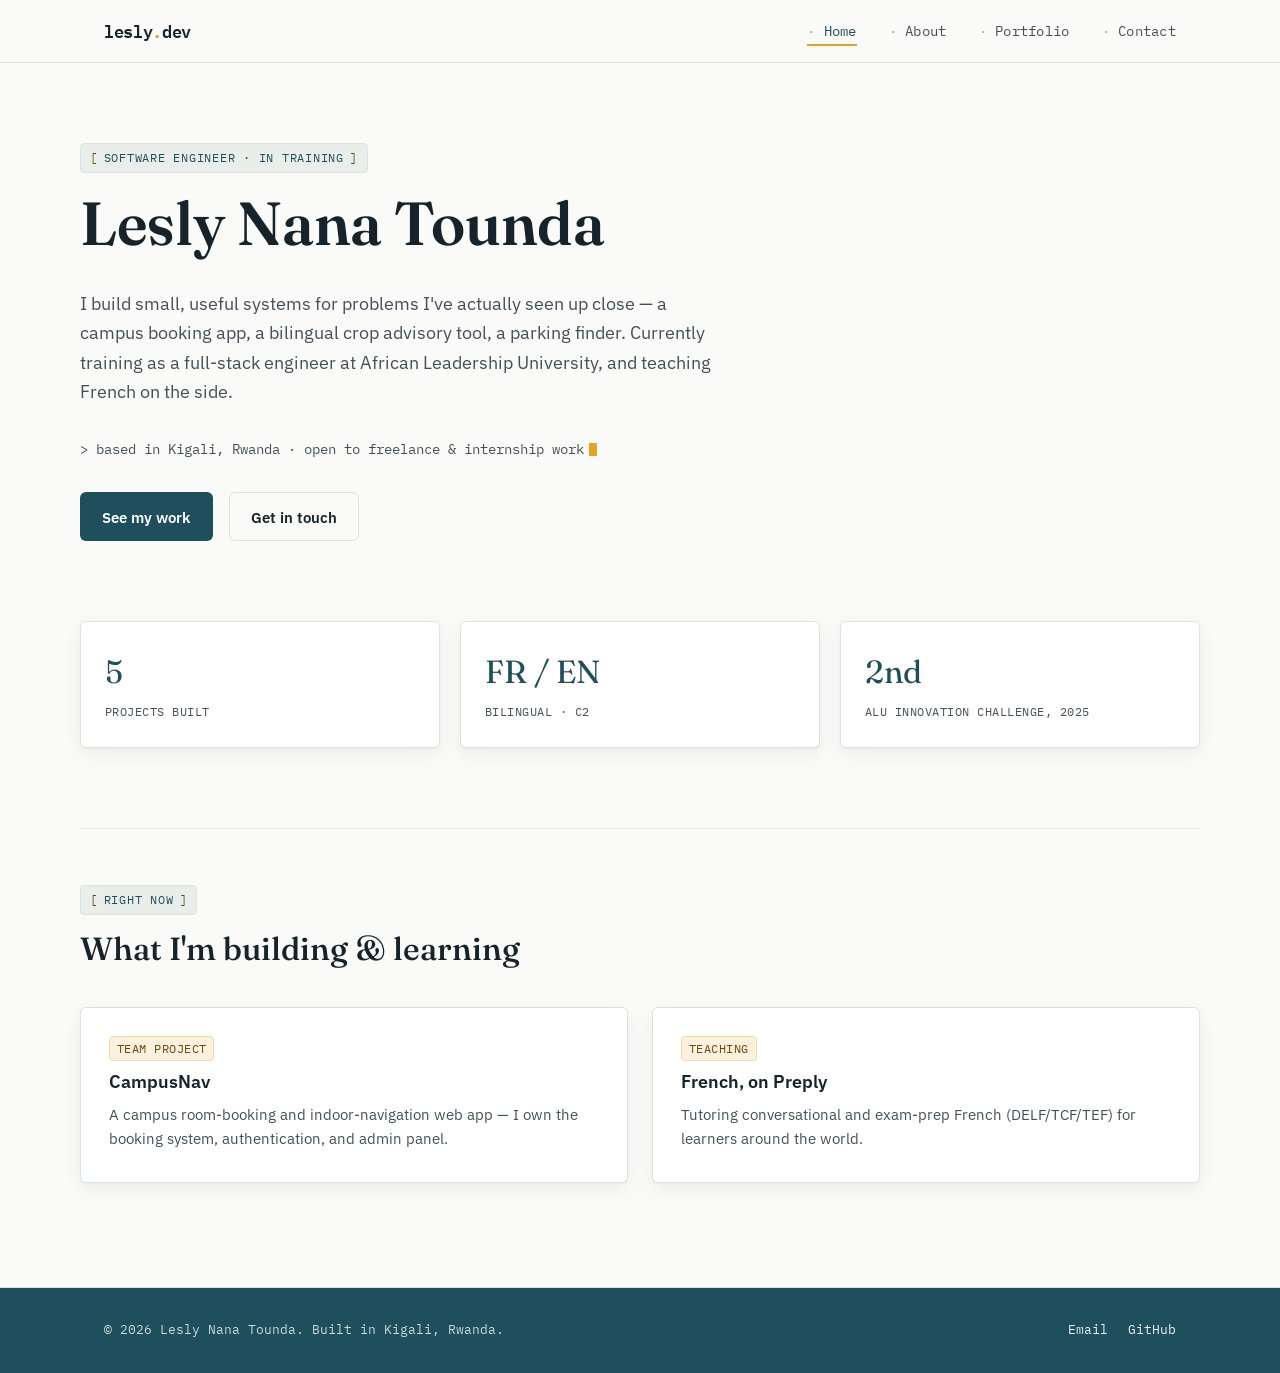
==== index.html @ 00081040 "Add files via upload" ====
<!DOCTYPE html>
<html lang="en">
<head>
<meta charset="UTF-8">
<meta name="viewport" content="width=device-width, initial-scale=1.0">
<title>Lesly Nana Tounda — Full-Stack Engineer in Training</title>
<meta name="description" content="Portfolio and resume of Lesly Nana Tounda, BSc Software Engineering student at ALU building practical software for real-world problems.">
<link rel="preconnect" href="https://fonts.googleapis.com">
<link rel="preconnect" href="https://fonts.gstatic.com" crossorigin>
<link href="https://fonts.googleapis.com/css2?family=Fraunces:ital,wght@0,400;0,500;0,600;1,400&family=IBM+Plex+Sans:wght@400;500;600;700&family=IBM+Plex+Mono:wght@400;500;600&display=swap" rel="stylesheet">
<link rel="stylesheet" href="style.css">
</head>
<body>

<header class="site-header">
  <nav class="nav container">
    <a href="index.html" class="logo">lesly<span>.</span>dev</a>
    <button class="nav-toggle" aria-label="Toggle menu" aria-expanded="false">☰</button>
    <ul class="nav-links">
      <li><a href="index.html" class="active">Home</a></li>
      <li><a href="about.html">About</a></li>
      <li><a href="portfolio.html">Portfolio</a></li>
      <li><a href="contact.html">Contact</a></li>
    </ul>
  </nav>
</header>

<main>
  <section class="hero container">
    <span class="eyebrow">Software Engineer · In Training</span>
    <h1>Lesly Nana Tounda</h1>
    <p class="lede">
      I build small, useful systems for problems I've actually seen up close —
      a campus booking app, a bilingual crop advisory tool, a parking finder.
      Currently training as a full-stack engineer at African Leadership
      University, and teaching French on the side.
    </p>
    <div class="status-line">
      <span>&gt; based in Kigali, Rwanda · open to freelance &amp; internship work</span>
      <span class="cursor" aria-hidden="true"></span>
    </div>
    <div class="hero-actions">
      <a href="portfolio.html" class="btn btn-primary">See my work</a>
      <a href="contact.html" class="btn btn-ghost">Get in touch</a>
    </div>
  </section>

  <section class="stats container">
    <div class="stat-card">
      <span class="num">5</span>
      <span class="label">Projects Built</span>
    </div>
    <div class="stat-card">
      <span class="num">FR / EN</span>
      <span class="label">Bilingual · C2</span>
    </div>
    <div class="stat-card">
      <span class="num">2nd</span>
      <span class="label">ALU Innovation Challenge, 2025</span>
    </div>
  </section>

  <section class="section container">
    <div class="section-head">
      <span class="eyebrow">Right now</span>
      <h2>What I'm building &amp; learning</h2>
    </div>
    <div class="card-grid">
      <div class="card">
        <span class="card-tag">Team project</span>
        <h3>CampusNav</h3>
        <p>A campus room-booking and indoor-navigation web app — I own the booking system, authentication, and admin panel.</p>
      </div>
      <div class="card">
        <span class="card-tag">Teaching</span>
        <h3>French, on Preply</h3>
        <p>Tutoring conversational and exam-prep French (DELF/TCF/TEF) for learners around the world.</p>
      </div>
    </div>
  </section>
</main>

<footer class="site-footer">
  <div class="container">
    <p>&copy; 2026 Lesly Nana Tounda. Built in Kigali, Rwanda.</p>
    <div class="footer-links">
      <a href="mailto:toundanana@gmail.com">Email</a>
      <a href="https://github.com/DTounda" target="_blank" rel="noopener">GitHub</a>
    </div>
  </div>
</footer>

<script src="script.js"></script>
</body>
</html>
---- style.css ----
/* =========================================================
   Lesly Nana Tounda — Resume Site
   Design system: engineering-notebook aesthetic.
   Fraunces (personality/warmth) + IBM Plex Sans (precision)
   + IBM Plex Mono (system/log-style annotations).
   ========================================================= */

:root {
  /* Color */
  --bg: #FAFAF8;
  --card: #FFFFFF;
  --ink: #16232B;
  --ink-soft: #445059;
  --structural: #1F4E5C;   /* deep teal-slate */
  --structural-dark: #163841;
  --accent: #E3A324;       /* warm amber — used sparingly */
  --accent-ink: #6B4A0E;   /* accent color darkened, for text-on-light use */
  --sage: #5C8368;         /* muted secondary, for tech tags */
  --line: #DDE3DE;
  --line-soft: #EAEEEA;

  /* Type */
  --font-display: "Fraunces", Georgia, serif;
  --font-body: "IBM Plex Sans", -apple-system, sans-serif;
  --font-mono: "IBM Plex Mono", ui-monospace, monospace;

  /* Layout */
  --container: 1120px;
  --radius: 6px;
  --shadow: 0 1px 2px rgba(22, 35, 43, 0.04), 0 6px 20px rgba(22, 35, 43, 0.06);
}

* { box-sizing: border-box; }
html { scroll-behavior: smooth; }

@media (prefers-reduced-motion: reduce) {
  html { scroll-behavior: auto; }
  *, *::before, *::after {
    animation-duration: 0.01ms !important;
    animation-iteration-count: 1 !important;
    transition-duration: 0.01ms !important;
  }
}

body {
  margin: 0;
  background: var(--bg);
  color: var(--ink);
  font-family: var(--font-body);
  font-size: 16px;
  line-height: 1.6;
  -webkit-font-smoothing: antialiased;
}

h1, h2, h3 {
  font-family: var(--font-display);
  color: var(--ink);
  line-height: 1.15;
  margin: 0 0 0.5em;
  font-weight: 500;
}

h1 { font-size: clamp(2.4rem, 5vw, 3.8rem); font-weight: 600; }
h2 { font-size: clamp(1.5rem, 3vw, 2rem); }
h3 { font-size: 1.15rem; font-weight: 600; font-family: var(--font-body); }

p { margin: 0 0 1em; color: var(--ink-soft); max-width: 62ch; }

a {
  color: var(--structural);
  text-decoration-color: var(--line);
  text-underline-offset: 3px;
}
a:hover { color: var(--accent-ink); }

:focus-visible {
  outline: 2px solid var(--accent);
  outline-offset: 3px;
}

.container {
  max-width: var(--container);
  margin: 0 auto;
  padding: 0 1.5rem;
}

/* --- Signature element: mono "log tag" eyebrow --- */
.eyebrow {
  display: inline-flex;
  align-items: center;
  gap: 0.5em;
  font-family: var(--font-mono);
  font-size: 0.78rem;
  letter-spacing: 0.06em;
  text-transform: uppercase;
  color: var(--structural);
  background: var(--line-soft);
  border: 1px solid var(--line);
  border-radius: 4px;
  padding: 0.3em 0.7em;
  margin-bottom: 1rem;
}
.eyebrow::before { content: "["; color: var(--accent-ink); }
.eyebrow::after { content: "]"; color: var(--accent-ink); }

/* --- Header / Nav --- */
.site-header {
  position: sticky;
  top: 0;
  z-index: 50;
  background: rgba(250, 250, 248, 0.9);
  backdrop-filter: blur(6px);
  border-bottom: 1px solid var(--line);
}

.nav {
  display: flex;
  align-items: center;
  justify-content: space-between;
  padding-top: 1.1rem;
  padding-bottom: 1.1rem;
}

.logo {
  font-family: var(--font-mono);
  font-weight: 600;
  font-size: 1.05rem;
  color: var(--ink);
  text-decoration: none;
  letter-spacing: -0.02em;
}
.logo span { color: var(--accent); }

.nav-links {
  list-style: none;
  display: flex;
  gap: 2rem;
  margin: 0;
  padding: 0;
}
.nav-links a {
  font-family: var(--font-mono);
  font-size: 0.85rem;
  letter-spacing: 0.02em;
  text-decoration: none;
  color: var(--ink-soft);
  position: relative;
  padding-bottom: 4px;
}
.nav-links a::before { content: "· "; color: var(--accent); }
.nav-links a.active,
.nav-links a:hover { color: var(--structural); }
.nav-links a.active { border-bottom: 2px solid var(--accent); }

.nav-toggle {
  display: none;
  background: none;
  border: 1px solid var(--line);
  border-radius: var(--radius);
  font-size: 1.1rem;
  padding: 0.3em 0.6em;
  cursor: pointer;
  color: var(--ink);
}

/* --- Buttons --- */
.btn {
  display: inline-flex;
  align-items: center;
  gap: 0.5em;
  font-family: var(--font-body);
  font-weight: 600;
  font-size: 0.95rem;
  padding: 0.75em 1.4em;
  border-radius: var(--radius);
  text-decoration: none;
  border: 1px solid transparent;
  cursor: pointer;
  transition: transform 0.15s ease, background 0.15s ease, border-color 0.15s ease;
}
.btn:hover { transform: translateY(-1px); }

.btn-primary {
  background: var(--structural);
  color: #fff;
}
.btn-primary:hover { background: var(--structural-dark); color: #fff; }

.btn-ghost {
  background: transparent;
  border-color: var(--line);
  color: var(--ink);
}
.btn-ghost:hover { border-color: var(--structural); color: var(--structural); }

/* --- Hero --- */
.hero {
  padding: 5rem 0 4rem;
}
.hero .lede {
  font-size: 1.15rem;
  max-width: 58ch;
}
.status-line {
  font-family: var(--font-mono);
  font-size: 0.85rem;
  color: var(--ink-soft);
  margin-top: 2rem;
  display: flex;
  align-items: center;
  gap: 0.4em;
}
.cursor {
  display: inline-block;
  width: 8px;
  height: 1em;
  background: var(--accent);
  animation: blink 1.1s steps(1) infinite;
  vertical-align: text-bottom;
}
@keyframes blink { 50% { opacity: 0; } }

.hero-actions {
  display: flex;
  gap: 1rem;
  margin-top: 2rem;
  flex-wrap: wrap;
}

/* --- Stat cards --- */
.stats {
  display: grid;
  grid-template-columns: repeat(3, 1fr);
  gap: 1.25rem;
  padding: 1rem 0 5rem;
}
.stat-card {
  background: var(--card);
  border: 1px solid var(--line);
  border-radius: var(--radius);
  padding: 1.5rem;
  box-shadow: var(--shadow);
}
.stat-card .num {
  font-family: var(--font-display);
  font-size: 2rem;
  color: var(--structural);
  display: block;
}
.stat-card .label {
  font-family: var(--font-mono);
  font-size: 0.78rem;
  text-transform: uppercase;
  letter-spacing: 0.04em;
  color: var(--ink-soft);
}

/* --- Sections --- */
.section {
  padding: 3.5rem 0;
  border-top: 1px solid var(--line-soft);
}
.section-head { max-width: 65ch; margin-bottom: 2.5rem; }

/* --- Cards grid (projects) --- */
.card-grid {
  display: grid;
  grid-template-columns: repeat(2, 1fr);
  gap: 1.5rem;
}
.card {
  background: var(--card);
  border: 1px solid var(--line);
  border-radius: var(--radius);
  padding: 1.75rem;
  box-shadow: var(--shadow);
  display: flex;
  flex-direction: column;
  gap: 0.6rem;
}
.card-tag {
  font-family: var(--font-mono);
  font-size: 0.72rem;
  text-transform: uppercase;
  letter-spacing: 0.04em;
  color: var(--accent-ink);
  background: #FBF1DC;
  border: 1px solid #F0DDAA;
  border-radius: 4px;
  padding: 0.2em 0.6em;
  width: fit-content;
}
.card-tag.award { color: var(--structural); background: #E7F0EE; border-color: #CBDFDA; }
.card h3 { margin-bottom: 0; }
.card p { font-size: 0.95rem; margin-bottom: 0.25rem; }
.card-links a { font-size: 0.85rem; font-family: var(--font-mono); }

.tech-tags {
  display: flex;
  flex-wrap: wrap;
  gap: 0.4rem;
  margin-top: auto;
  padding-top: 0.5rem;
}
.tech-tags span {
  font-family: var(--font-mono);
  font-size: 0.72rem;
  color: var(--sage);
  background: #EEF3EF;
  border-radius: 4px;
  padding: 0.2em 0.55em;
}

/* --- Skill tags (about page) --- */
.skill-tags {
  display: flex;
  flex-wrap: wrap;
  gap: 0.6rem;
}
.skill-tags span {
  font-family: var(--font-mono);
  font-size: 0.85rem;
  border: 1px solid var(--line);
  border-radius: 4px;
  padding: 0.4em 0.8em;
  color: var(--ink);
  background: var(--card);
}

/* --- Lists (certifications / experience) --- */
.stack-list {
  list-style: none;
  margin: 0;
  padding: 0;
  display: flex;
  flex-direction: column;
  gap: 1.25rem;
}
.stack-list li {
  border-left: 2px solid var(--line);
  padding-left: 1.25rem;
}
.stack-list .role {
  font-weight: 600;
  color: var(--ink);
}
.stack-list .meta {
  font-family: var(--font-mono);
  font-size: 0.8rem;
  color: var(--sage);
  display: block;
  margin-bottom: 0.3em;
}

/* --- Contact --- */
.contact-grid {
  display: grid;
  grid-template-columns: 1fr 1fr;
  gap: 2rem;
  align-items: start;
}
.contact-card {
  display: flex;
  align-items: center;
  gap: 0.9rem;
  background: var(--card);
  border: 1px solid var(--line);
  border-radius: var(--radius);
  padding: 1.1rem 1.3rem;
  margin-bottom: 1rem;
  text-decoration: none;
  box-shadow: var(--shadow);
}
.contact-card .icon {
  width: 20px; height: 20px; flex-shrink: 0; color: var(--structural);
}
.contact-card .label {
  font-family: var(--font-mono);
  font-size: 0.72rem;
  text-transform: uppercase;
  color: var(--ink-soft);
  display: block;
}
.contact-card .value { color: var(--ink); font-weight: 600; }

.form-group { margin-bottom: 1.1rem; }
.form-group label {
  display: block;
  font-family: var(--font-mono);
  font-size: 0.78rem;
  text-transform: uppercase;
  letter-spacing: 0.03em;
  color: var(--ink-soft);
  margin-bottom: 0.4em;
}
.form-group input,
.form-group textarea {
  width: 100%;
  font-family: var(--font-body);
  font-size: 0.95rem;
  padding: 0.7em 0.85em;
  border: 1px solid var(--line);
  border-radius: var(--radius);
  background: var(--card);
  color: var(--ink);
}
.form-group textarea { resize: vertical; min-height: 120px; }
.form-note {
  font-size: 0.82rem;
  color: var(--ink-soft);
  margin-top: 0.75rem;
}
.form-success {
  display: none;
  font-family: var(--font-mono);
  font-size: 0.85rem;
  color: var(--structural);
  background: #E7F0EE;
  border: 1px solid #CBDFDA;
  border-radius: var(--radius);
  padding: 0.8em 1em;
  margin-top: 1rem;
}

/* --- Footer --- */
.site-footer {
  border-top: 1px solid var(--line);
  background: var(--structural);
  color: #EAF2F0;
  margin-top: 3rem;
}
.site-footer .container {
  display: flex;
  justify-content: space-between;
  align-items: center;
  padding-top: 2rem;
  padding-bottom: 2rem;
  flex-wrap: wrap;
  gap: 1rem;
}
.site-footer p {
  color: #C9DBD7;
  font-family: var(--font-mono);
  font-size: 0.8rem;
  margin: 0;
}
.footer-links { display: flex; gap: 1.25rem; }
.footer-links a {
  color: #EAF2F0;
  font-family: var(--font-mono);
  font-size: 0.8rem;
  text-decoration: none;
}
.footer-links a:hover { color: var(--accent); }

/* --- Responsive --- */
@media (max-width: 720px) {
  .nav-toggle { display: inline-block; }
  .nav-links {
    display: none;
    position: absolute;
    top: 100%;
    left: 0;
    right: 0;
    background: var(--bg);
    flex-direction: column;
    gap: 0;
    border-bottom: 1px solid var(--line);
  }
  .nav-links.open { display: flex; }
  .nav-links a {
    padding: 0.9rem 1.5rem;
    width: 100%;
  }
  .stats { grid-template-columns: 1fr; }
  .card-grid { grid-template-columns: 1fr; }
  .contact-grid { grid-template-columns: 1fr; }
}
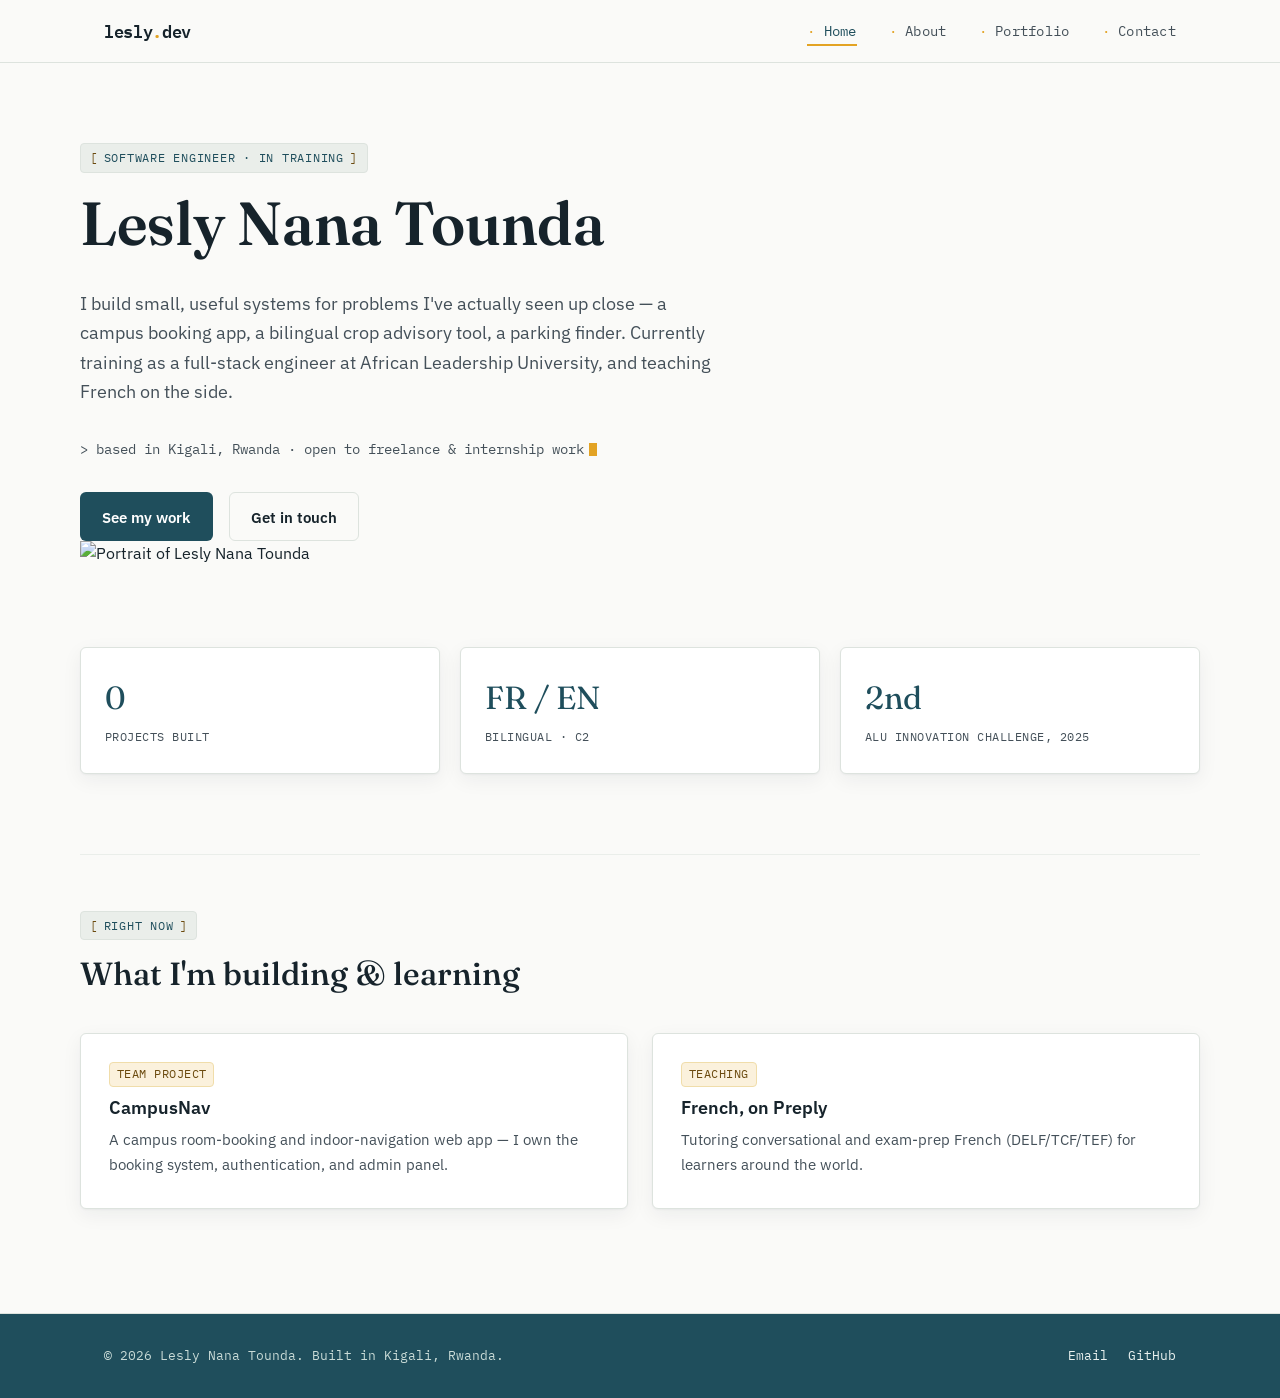
==== commit 6b757f1e: "Enhance hero section with reveal animations" ====
--- a/index.html
+++ b/index.html
@@ -9,6 +9,7 @@
 <link rel="preconnect" href="https://fonts.gstatic.com" crossorigin>
 <link href="https://fonts.googleapis.com/css2?family=Fraunces:ital,wght@0,400;0,500;0,600;1,400&family=IBM+Plex+Sans:wght@400;500;600;700&family=IBM+Plex+Mono:wght@400;500;600&display=swap" rel="stylesheet">
 <link rel="stylesheet" href="style.css">
+<noscript><style>.reveal{opacity:1 !important;transform:none !important;}</style></noscript>
 </head>
 <body>
 
@@ -27,34 +28,41 @@
 
 <main>
   <section class="hero container">
-    <span class="eyebrow">Software Engineer · In Training</span>
-    <h1>Lesly Nana Tounda</h1>
-    <p class="lede">
-      I build small, useful systems for problems I've actually seen up close —
-      a campus booking app, a bilingual crop advisory tool, a parking finder.
-      Currently training as a full-stack engineer at African Leadership
-      University, and teaching French on the side.
-    </p>
-    <div class="status-line">
-      <span>&gt; based in Kigali, Rwanda · open to freelance &amp; internship work</span>
-      <span class="cursor" aria-hidden="true"></span>
-    </div>
-    <div class="hero-actions">
-      <a href="portfolio.html" class="btn btn-primary">See my work</a>
-      <a href="contact.html" class="btn btn-ghost">Get in touch</a>
+    <div class="hero-grid">
+      <div class="hero-text reveal">
+        <span class="eyebrow">Software Engineer · In Training</span>
+        <h1>Lesly Nana Tounda</h1>
+        <p class="lede">
+          I build small, useful systems for problems I've actually seen up close —
+          a campus booking app, a bilingual crop advisory tool, a parking finder.
+          Currently training as a full-stack engineer at African Leadership
+          University, and teaching French on the side.
+        </p>
+        <div class="status-line">
+          <span data-typewriter>&gt; based in Kigali, Rwanda · open to freelance &amp; internship work</span>
+          <span class="cursor" aria-hidden="true"></span>
+        </div>
+        <div class="hero-actions">
+          <a href="portfolio.html" class="btn btn-primary">See my work</a>
+          <a href="contact.html" class="btn btn-ghost">Get in touch</a>
+        </div>
+      </div>
+      <div class="hero-photo-wrap reveal">
+        <img src="profile.jpg" alt="Portrait of Lesly Nana Tounda" class="hero-photo" width="208" height="208">
+      </div>
     </div>
   </section>
 
   <section class="stats container">
-    <div class="stat-card">
-      <span class="num">5</span>
+    <div class="stat-card reveal">
+      <span class="num" data-count-to="5">0</span>
       <span class="label">Projects Built</span>
     </div>
-    <div class="stat-card">
+    <div class="stat-card reveal">
       <span class="num">FR / EN</span>
       <span class="label">Bilingual · C2</span>
     </div>
-    <div class="stat-card">
+    <div class="stat-card reveal">
       <span class="num">2nd</span>
       <span class="label">ALU Innovation Challenge, 2025</span>
     </div>
@@ -66,12 +74,12 @@
       <h2>What I'm building &amp; learning</h2>
     </div>
     <div class="card-grid">
-      <div class="card">
+      <div class="card reveal">
         <span class="card-tag">Team project</span>
         <h3>CampusNav</h3>
         <p>A campus room-booking and indoor-navigation web app — I own the booking system, authentication, and admin panel.</p>
       </div>
-      <div class="card">
+      <div class="card reveal">
         <span class="card-tag">Teaching</span>
         <h3>French, on Preply</h3>
         <p>Tutoring conversational and exam-prep French (DELF/TCF/TEF) for learners around the world.</p>
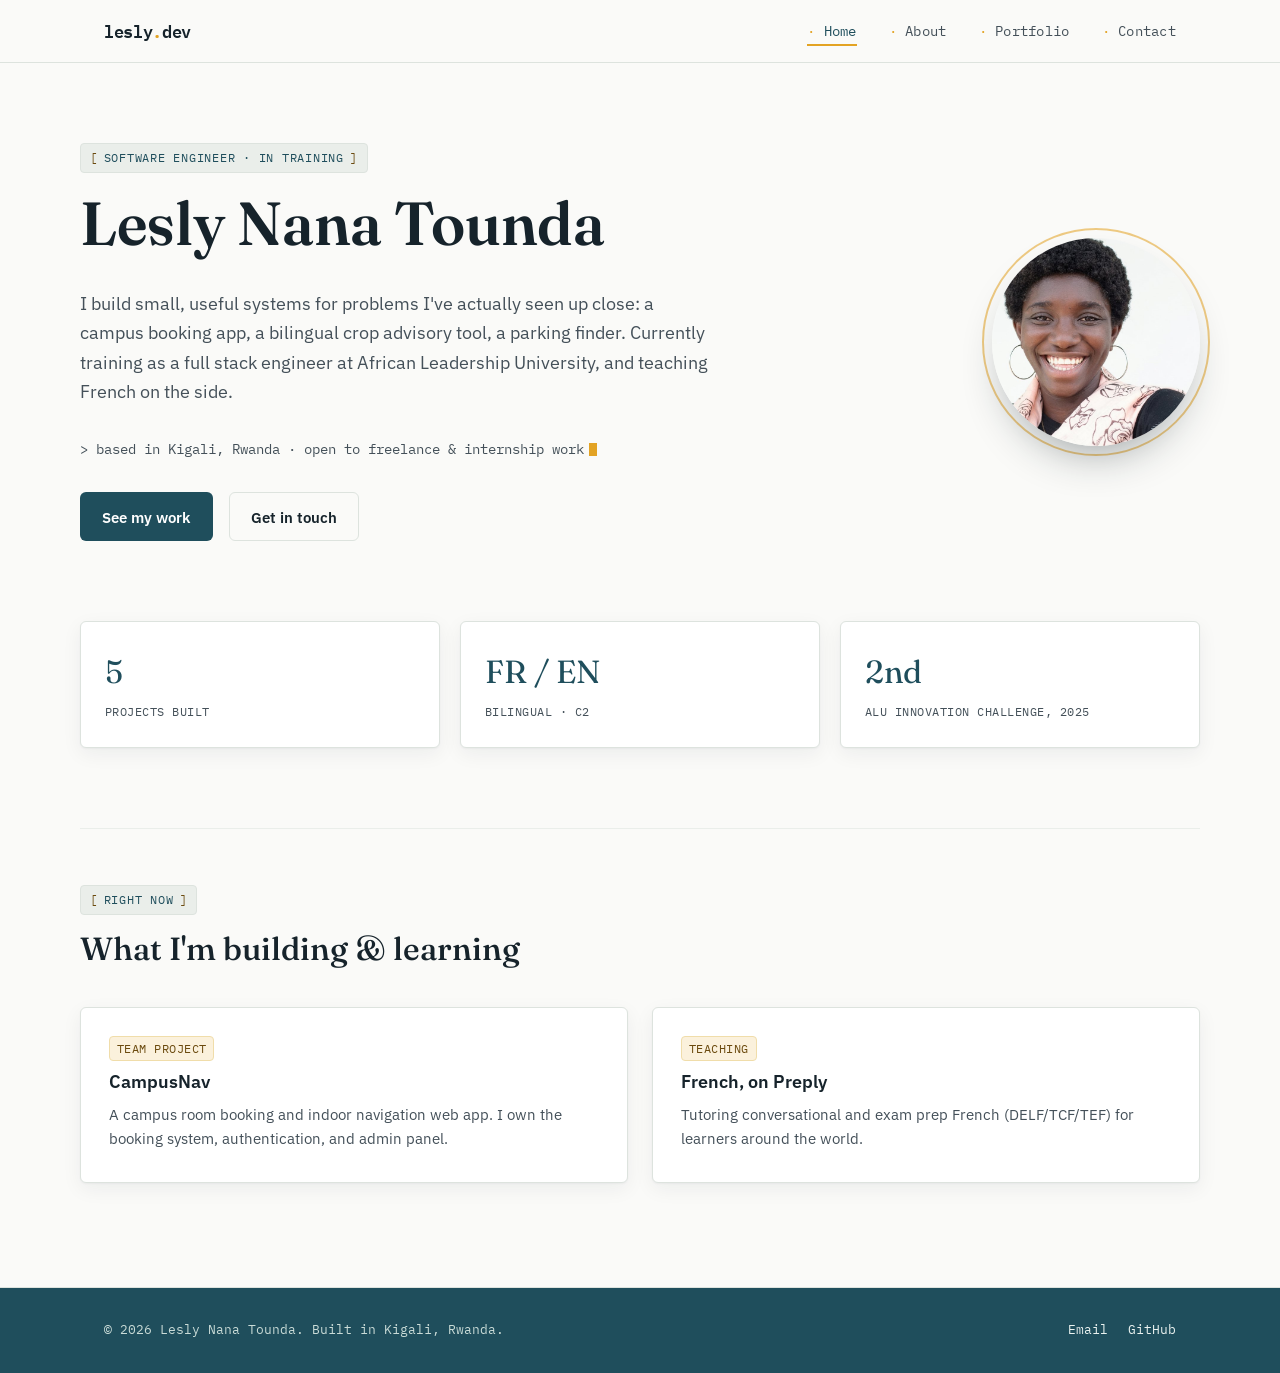
==== commit a4be73a5: "Fix HTML title and description formatting" ====
--- a/index.html
+++ b/index.html
@@ -3,8 +3,8 @@
 <head>
 <meta charset="UTF-8">
 <meta name="viewport" content="width=device-width, initial-scale=1.0">
-<title>Lesly Nana Tounda — Full-Stack Engineer in Training</title>
-<meta name="description" content="Portfolio and resume of Lesly Nana Tounda, BSc Software Engineering student at ALU building practical software for real-world problems.">
+<title>Lesly Nana Tounda · Full Stack Engineer in Training</title>
+<meta name="description" content="Portfolio and resume of Lesly Nana Tounda, BSc Software Engineering student at ALU building practical software for real world problems.">
 <link rel="preconnect" href="https://fonts.googleapis.com">
 <link rel="preconnect" href="https://fonts.gstatic.com" crossorigin>
 <link href="https://fonts.googleapis.com/css2?family=Fraunces:ital,wght@0,400;0,500;0,600;1,400&family=IBM+Plex+Sans:wght@400;500;600;700&family=IBM+Plex+Mono:wght@400;500;600&display=swap" rel="stylesheet">
@@ -33,9 +33,9 @@
         <span class="eyebrow">Software Engineer · In Training</span>
         <h1>Lesly Nana Tounda</h1>
         <p class="lede">
-          I build small, useful systems for problems I've actually seen up close —
+          I build small, useful systems for problems I've actually seen up close:
           a campus booking app, a bilingual crop advisory tool, a parking finder.
-          Currently training as a full-stack engineer at African Leadership
+          Currently training as a full stack engineer at African Leadership
           University, and teaching French on the side.
         </p>
         <div class="status-line">
@@ -77,12 +77,12 @@
       <div class="card reveal">
         <span class="card-tag">Team project</span>
         <h3>CampusNav</h3>
-        <p>A campus room-booking and indoor-navigation web app — I own the booking system, authentication, and admin panel.</p>
+        <p>A campus room booking and indoor navigation web app. I own the booking system, authentication, and admin panel.</p>
       </div>
       <div class="card reveal">
         <span class="card-tag">Teaching</span>
         <h3>French, on Preply</h3>
-        <p>Tutoring conversational and exam-prep French (DELF/TCF/TEF) for learners around the world.</p>
+        <p>Tutoring conversational and exam prep French (DELF/TCF/TEF) for learners around the world.</p>
       </div>
     </div>
   </section>
--- a/style.css
+++ b/style.css
@@ -452,6 +452,90 @@
   text-decoration: none;
 }
 .footer-links a:hover { color: var(--accent); }
+
+/* --- Hero with photo --- */
+.hero-grid {
+  display: flex;
+  align-items: center;
+  justify-content: space-between;
+  gap: 3rem;
+}
+.hero-text { flex: 1 1 420px; min-width: 0; }
+
+.hero-photo-wrap {
+  flex: 0 0 auto;
+  position: relative;
+  width: 208px;
+  height: 208px;
+}
+.hero-photo-wrap::before {
+  content: "";
+  position: absolute;
+  inset: -10px;
+  border-radius: 50%;
+  border: 2px solid var(--accent);
+  opacity: 0.55;
+}
+.hero-photo {
+  position: relative;
+  z-index: 1;
+  width: 208px;
+  height: 208px;
+  border-radius: 50%;
+  object-fit: cover;
+  display: block;
+  box-shadow: 0 22px 45px -18px rgba(22, 35, 43, 0.45);
+}
+
+/* --- Scroll reveal --- */
+.reveal {
+  opacity: 0;
+  transform: translateY(22px);
+  transition: opacity 0.7s cubic-bezier(0.16, 1, 0.3, 1), transform 0.7s cubic-bezier(0.16, 1, 0.3, 1);
+}
+.reveal.visible { opacity: 1; transform: translateY(0); }
+
+.card-grid .card:nth-child(1) { transition-delay: 0ms; }
+.card-grid .card:nth-child(2) { transition-delay: 70ms; }
+.card-grid .card:nth-child(3) { transition-delay: 140ms; }
+.card-grid .card:nth-child(4) { transition-delay: 210ms; }
+.card-grid .card:nth-child(5) { transition-delay: 280ms; }
+.card-grid .card:nth-child(6) { transition-delay: 350ms; }
+
+.stats .stat-card:nth-child(1) { transition-delay: 0ms; }
+.stats .stat-card:nth-child(2) { transition-delay: 100ms; }
+.stats .stat-card:nth-child(3) { transition-delay: 200ms; }
+
+.stack-list li:nth-child(1) { transition-delay: 0ms; }
+.stack-list li:nth-child(2) { transition-delay: 80ms; }
+.stack-list li:nth-child(3) { transition-delay: 160ms; }
+.stack-list li:nth-child(4) { transition-delay: 240ms; }
+
+/* --- Hover polish --- */
+.card {
+  transition: transform 0.25s ease, box-shadow 0.25s ease, border-color 0.25s ease;
+}
+.card:hover {
+  transform: translateY(-5px);
+  box-shadow: 0 22px 42px -20px rgba(22, 35, 43, 0.3);
+  border-color: var(--accent);
+}
+.stat-card {
+  transition: transform 0.25s ease, box-shadow 0.25s ease;
+}
+.stat-card:hover {
+  transform: translateY(-4px);
+  box-shadow: 0 22px 42px -20px rgba(22, 35, 43, 0.3);
+}
+.contact-card {
+  transition: transform 0.2s ease, box-shadow 0.2s ease, border-color 0.2s ease;
+}
+.contact-card:nth-of-type(1) { transition-delay: 0ms; }
+.contact-card:nth-of-type(2) { transition-delay: 90ms; }
+.contact-card:hover {
+  transform: translateY(-3px);
+  border-color: var(--structural);
+}
 
 /* --- Responsive --- */
 @media (max-width: 720px) {
@@ -475,4 +559,13 @@
   .stats { grid-template-columns: 1fr; }
   .card-grid { grid-template-columns: 1fr; }
   .contact-grid { grid-template-columns: 1fr; }
-}
+
+  .hero-grid {
+    flex-direction: column-reverse;
+    text-align: center;
+    gap: 1.75rem;
+  }
+  .hero-photo-wrap, .hero-photo { width: 156px; height: 156px; }
+  .hero-actions { justify-content: center; }
+  .status-line { justify-content: center; }
+}
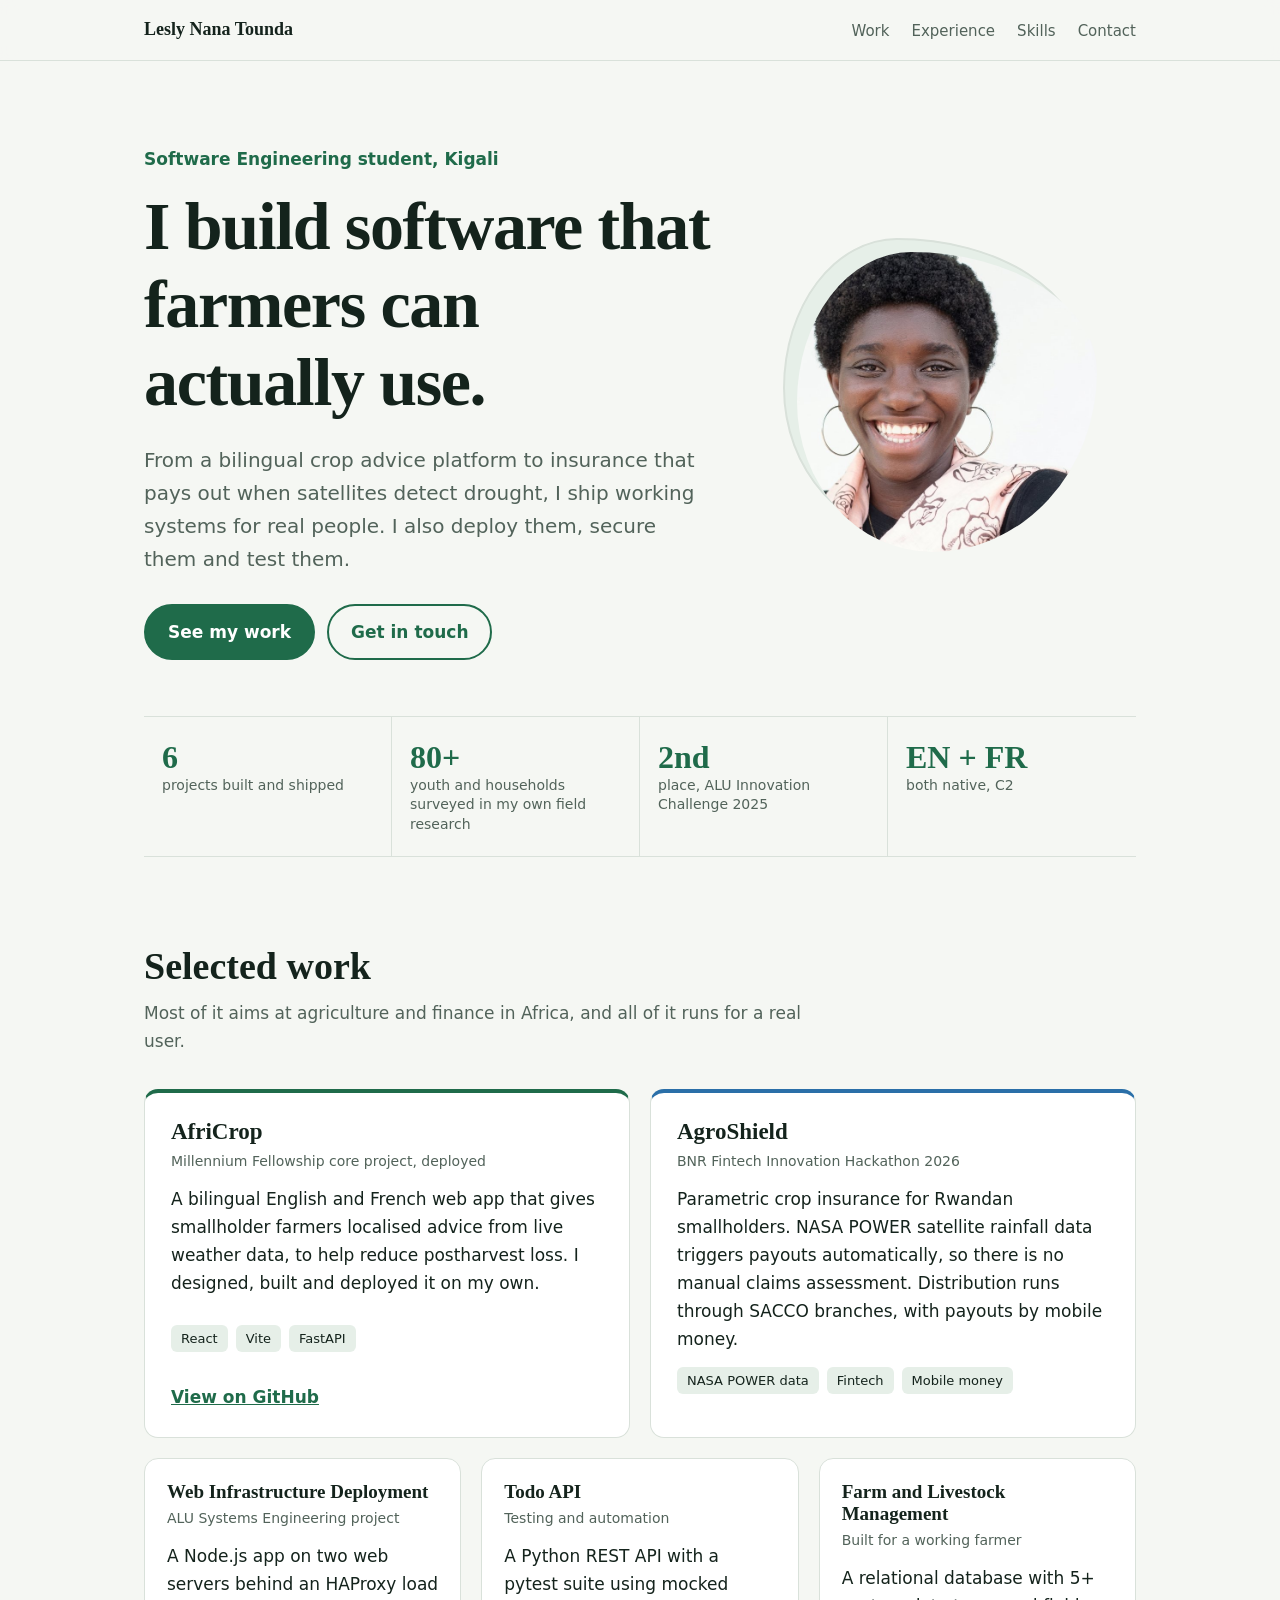
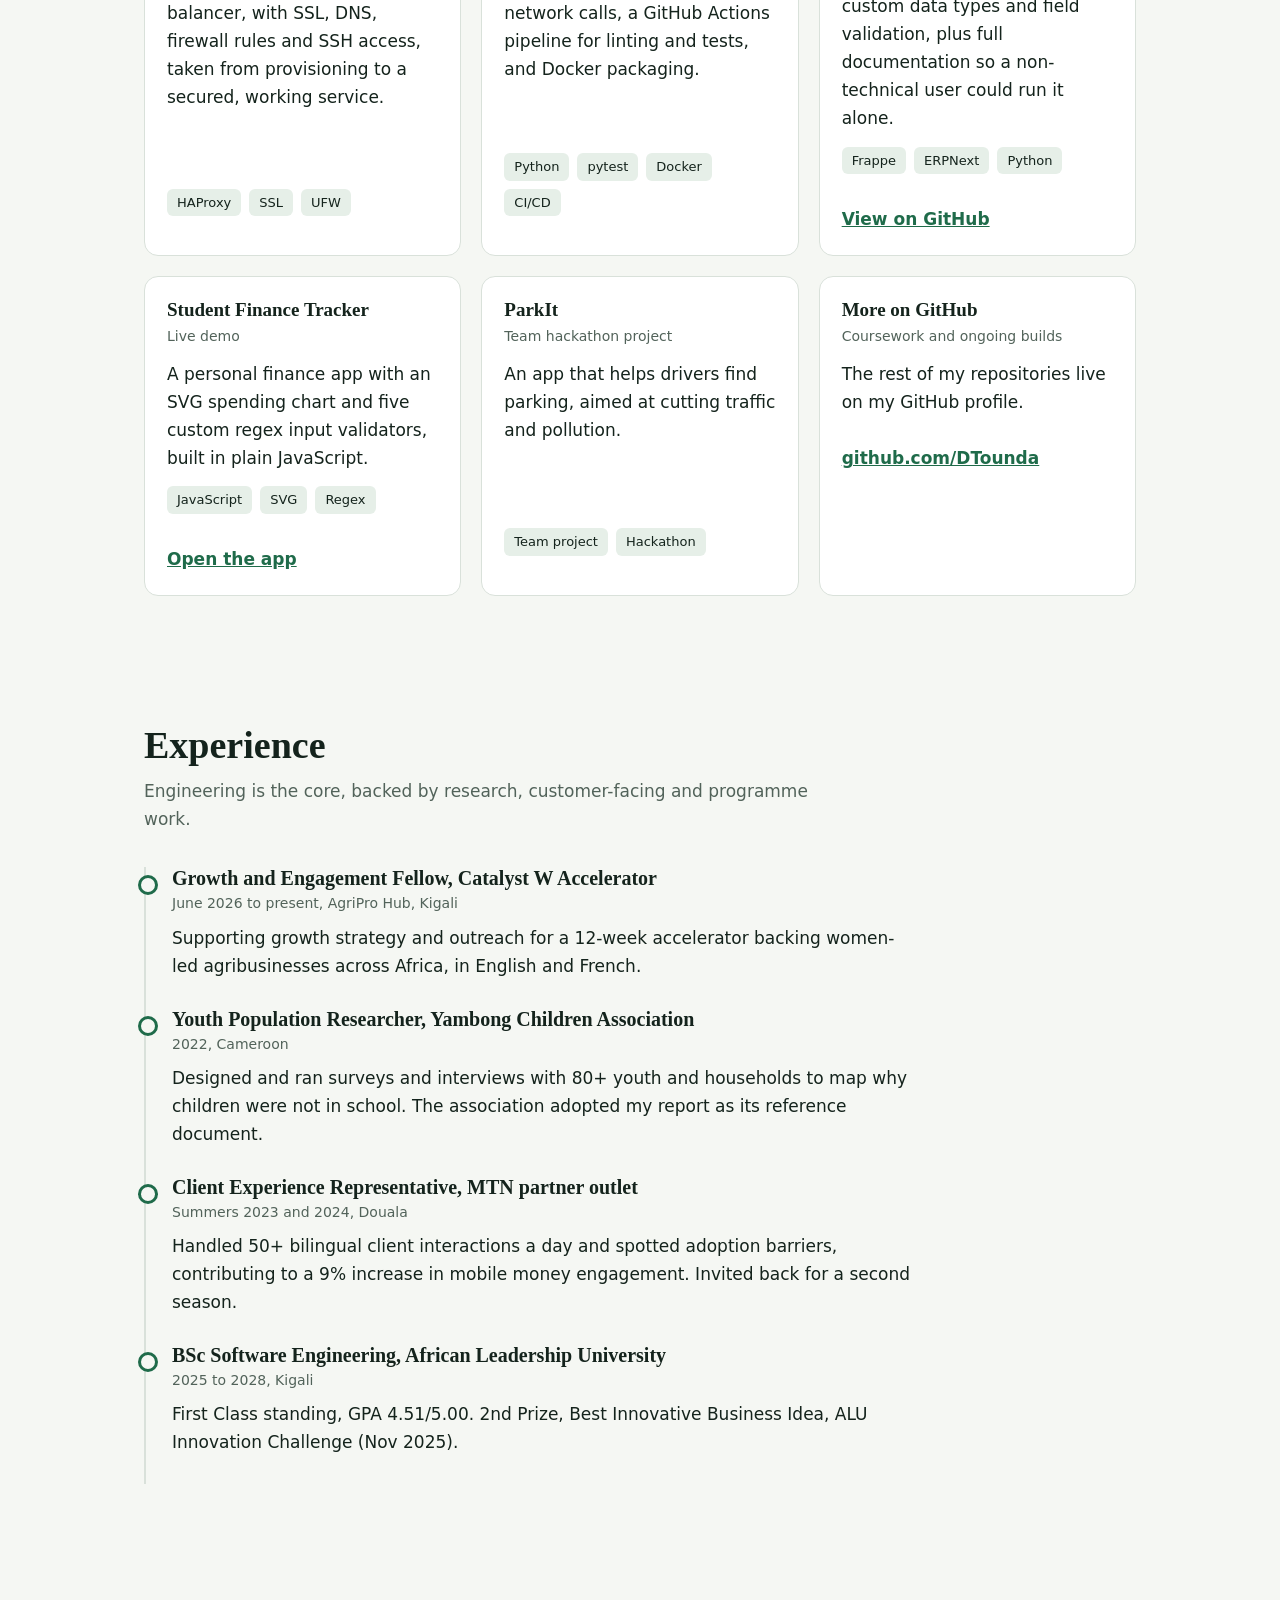
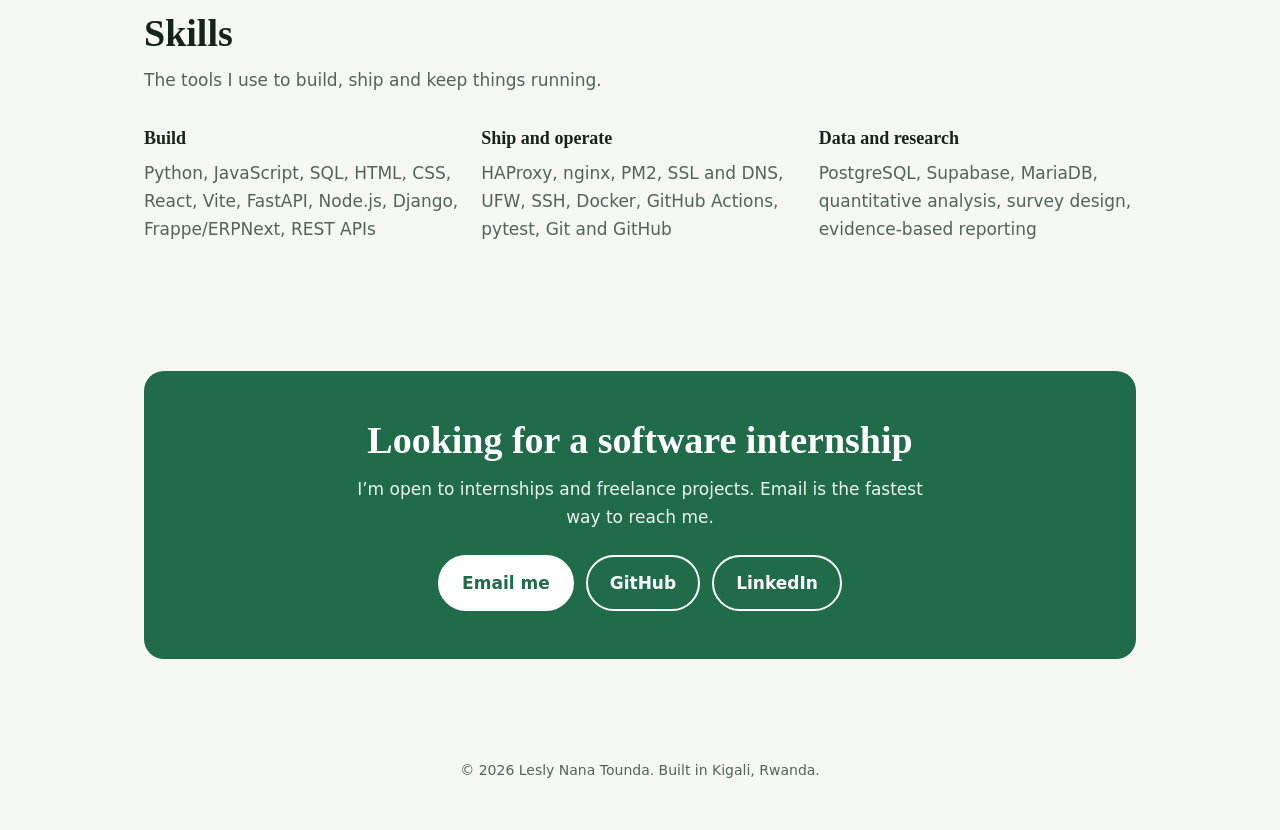
==== commit a8afbd0c: "Add initial portfolio website structure in index.html This is a complete HTML document for a persona" ====
--- a/index.html
+++ b/index.html
@@ -1,103 +1,205 @@
 <!DOCTYPE html>
 <html lang="en">
 <head>
-<meta charset="UTF-8">
-<meta name="viewport" content="width=device-width, initial-scale=1.0">
-<title>Lesly Nana Tounda · Full Stack Engineer in Training</title>
-<meta name="description" content="Portfolio and resume of Lesly Nana Tounda, BSc Software Engineering student at ALU building practical software for real world problems.">
-<link rel="preconnect" href="https://fonts.googleapis.com">
-<link rel="preconnect" href="https://fonts.gstatic.com" crossorigin>
-<link href="https://fonts.googleapis.com/css2?family=Fraunces:ital,wght@0,400;0,500;0,600;1,400&family=IBM+Plex+Sans:wght@400;500;600;700&family=IBM+Plex+Mono:wght@400;500;600&display=swap" rel="stylesheet">
-<link rel="stylesheet" href="style.css">
-<noscript><style>.reveal{opacity:1 !important;transform:none !important;}</style></noscript>
+<meta charset="utf-8">
+<meta name="viewport" content="width=device-width, initial-scale=1, viewport-fit=cover">
+<title>Lesly Nana Tounda | Software Engineer</title>
+<meta name="description" content="Portfolio of Lesly Nana Tounda, a bilingual Software Engineering student in Kigali who builds and deploys software for farmers and real clients.">
+<style>
+:root{color-scheme:light dark;--bg:#f5f7f3;--surface:#ffffff;--ink:#14231c;--muted:#52635a;--line:#d9e1da;--accent:#1f6b4a;--accent-ink:#ffffff;--rain:#2a6fa8;--tint:#e6efe8}
+@media (prefers-color-scheme:dark){:root{--bg:#0f1a15;--surface:#16251d;--ink:#e9f1ec;--muted:#9db0a5;--line:#27392e;--accent:#5fc08f;--accent-ink:#0f1a15;--rain:#7ab6e6;--tint:#1a2c22}}
+*{box-sizing:border-box}
+html{scroll-behavior:smooth;scroll-padding-top:70px}
+body{margin:0;background:var(--bg);color:var(--ink);font:17px/1.65 system-ui,-apple-system,"Segoe UI",Roboto,sans-serif;-webkit-font-smoothing:antialiased}
+h1,h2,h3{font-family:"Iowan Old Style","Palatino Linotype",Georgia,serif;line-height:1.15;margin:0;font-weight:700}
+a{color:var(--accent)}
+a:focus-visible,button:focus-visible{outline:3px solid var(--rain);outline-offset:3px}
+.wrap{max-width:1040px;margin:0 auto;padding:0 24px}
+header{position:sticky;top:0;z-index:5;background:color-mix(in srgb,var(--bg) 90%,transparent);backdrop-filter:blur(8px);border-bottom:1px solid var(--line)}
+nav{display:flex;align-items:center;justify-content:space-between;gap:16px;height:60px}
+nav .brand{font-family:Georgia,serif;font-weight:700;color:var(--ink);text-decoration:none;font-size:18px}
+nav ul{display:flex;gap:22px;list-style:none;margin:0;padding:0}
+nav ul a{color:var(--muted);text-decoration:none;font-size:15px}
+nav ul a:hover{color:var(--ink)}
+.hero{padding:84px 0 56px;display:grid;grid-template-columns:1.5fr 1fr;gap:48px;align-items:center}
+.hero h1{font-size:clamp(40px,6.2vw,68px);letter-spacing:-.02em}
+.hero .role{color:var(--accent);font-weight:600;margin:0 0 14px}
+.hero p.lead{font-size:20px;color:var(--muted);max-width:34em;margin:22px 0 28px}
+.btns{display:flex;flex-wrap:wrap;gap:12px}
+.btn{display:inline-block;padding:12px 22px;border-radius:999px;font-weight:600;text-decoration:none;border:2px solid var(--accent)}
+.btn.primary{background:var(--accent);color:var(--accent-ink)}
+.btn.ghost{color:var(--accent)}
+.btn:hover{transform:translateY(-1px)}
+.photo{position:relative;justify-self:center;width:min(300px,80%);aspect-ratio:1}
+.photo::before{content:"";position:absolute;inset:-14px 14px 14px -14px;border-radius:38% 62% 55% 45%/50% 40% 60% 50%;background:var(--tint);border:2px solid var(--line)}
+.photo img,.photo .fallback{position:relative;width:100%;height:100%;object-fit:cover;border-radius:38% 62% 55% 45%/50% 40% 60% 50%;display:block}
+.photo .fallback{display:none;place-items:center;background:var(--accent);color:var(--accent-ink);font:700 72px Georgia,serif}
+.stats{display:grid;grid-template-columns:repeat(4,1fr);border-block:1px solid var(--line);margin-bottom:24px}
+.stats div{padding:22px 18px;border-right:1px solid var(--line)}
+.stats div:last-child{border-right:0}
+.stats b{display:block;font:700 32px Georgia,serif;color:var(--accent)}
+.stats span{color:var(--muted);font-size:14px;line-height:1.4;display:block}
+section{padding:64px 0}
+h2{font-size:clamp(28px,4vw,38px);margin-bottom:10px}
+.sub{color:var(--muted);max-width:40em;margin:0 0 34px}
+.feature{display:grid;grid-template-columns:1fr 1fr;gap:20px;margin-bottom:20px}
+.card{background:var(--surface);border:1px solid var(--line);border-radius:14px;padding:26px;display:flex;flex-direction:column}
+.card.big{border-top:4px solid var(--accent)}
+.card.big.rain{border-top-color:var(--rain)}
+.card h3{font-size:23px;margin-bottom:4px}
+.card .meta{color:var(--muted);font-size:14px;margin:0 0 12px}
+.card p{margin:0 0 14px}
+.tags{display:flex;flex-wrap:wrap;gap:8px;margin-top:auto;padding:0;list-style:none}
+.tags li{background:var(--tint);color:var(--ink);border-radius:6px;padding:3px 10px;font-size:13px}
+.card a.link{margin-top:14px;font-weight:600}
+.grid{display:grid;grid-template-columns:repeat(3,1fr);gap:20px}
+.grid .card h3{font-size:19px}
+.grid .card{padding:22px}
+.timeline{border-left:2px solid var(--line);margin:0;padding:0 0 0 26px;list-style:none}
+.timeline li{position:relative;padding-bottom:28px}
+.timeline li::before{content:"";position:absolute;left:-34px;top:8px;width:14px;height:14px;border-radius:50%;background:var(--bg);border:3px solid var(--accent)}
+.timeline h3{font-size:20px}
+.timeline .when{color:var(--muted);font-size:14px;margin:2px 0 8px}
+.timeline p{margin:0;max-width:44em}
+.cols{display:grid;grid-template-columns:repeat(3,1fr);gap:20px}
+.cols h3{font-size:18px;margin-bottom:10px}
+.cols p{margin:0;color:var(--muted)}
+.contact{background:var(--accent);color:var(--accent-ink);border-radius:20px;padding:48px 32px;text-align:center}
+.contact h2{margin-bottom:12px}
+.contact p{max-width:34em;margin:0 auto 24px;opacity:.92}
+.contact .btn{background:var(--accent-ink);color:var(--accent);border-color:var(--accent-ink)}
+.contact .btn.ghost{background:transparent;color:var(--accent-ink)}
+.contact .btns{justify-content:center}
+footer{padding:36px 0 48px;color:var(--muted);font-size:14px;text-align:center}
+.reveal{opacity:0;transform:translateY(14px);transition:opacity .6s,transform .6s}
+.reveal.in{opacity:1;transform:none}
+@media (prefers-reduced-motion:reduce){.reveal{opacity:1;transform:none;transition:none}html{scroll-behavior:auto}.btn:hover{transform:none}}
+@media (max-width:820px){.hero,.feature,.grid,.cols{grid-template-columns:1fr}.hero{padding-top:48px}.stats{grid-template-columns:1fr 1fr}.stats div:nth-child(2){border-right:0}.stats div:nth-child(-n+2){border-bottom:1px solid var(--line)}.photo{order:-1;width:200px}nav ul{gap:14px}}
+</style>
 </head>
 <body>
-
-<header class="site-header">
-  <nav class="nav container">
-    <a href="index.html" class="logo">lesly<span>.</span>dev</a>
-    <button class="nav-toggle" aria-label="Toggle menu" aria-expanded="false">☰</button>
-    <ul class="nav-links">
-      <li><a href="index.html" class="active">Home</a></li>
-      <li><a href="about.html">About</a></li>
-      <li><a href="portfolio.html">Portfolio</a></li>
-      <li><a href="contact.html">Contact</a></li>
-    </ul>
-  </nav>
-</header>
-
-<main>
-  <section class="hero container">
-    <div class="hero-grid">
-      <div class="hero-text reveal">
-        <span class="eyebrow">Software Engineer · In Training</span>
-        <h1>Lesly Nana Tounda</h1>
-        <p class="lede">
-          I build small, useful systems for problems I've actually seen up close:
-          a campus booking app, a bilingual crop advisory tool, a parking finder.
-          Currently training as a full stack engineer at African Leadership
-          University, and teaching French on the side.
-        </p>
-        <div class="status-line">
-          <span data-typewriter>&gt; based in Kigali, Rwanda · open to freelance &amp; internship work</span>
-          <span class="cursor" aria-hidden="true"></span>
-        </div>
-        <div class="hero-actions">
-          <a href="portfolio.html" class="btn btn-primary">See my work</a>
-          <a href="contact.html" class="btn btn-ghost">Get in touch</a>
-        </div>
-      </div>
-      <div class="hero-photo-wrap reveal">
-        <img src="profile.jpg" alt="Portrait of Lesly Nana Tounda" class="hero-photo" width="208" height="208">
-      </div>
-    </div>
-  </section>
-
-  <section class="stats container">
-    <div class="stat-card reveal">
-      <span class="num" data-count-to="5">0</span>
-      <span class="label">Projects Built</span>
-    </div>
-    <div class="stat-card reveal">
-      <span class="num">FR / EN</span>
-      <span class="label">Bilingual · C2</span>
-    </div>
-    <div class="stat-card reveal">
-      <span class="num">2nd</span>
-      <span class="label">ALU Innovation Challenge, 2025</span>
-    </div>
-  </section>
-
-  <section class="section container">
-    <div class="section-head">
-      <span class="eyebrow">Right now</span>
-      <h2>What I'm building &amp; learning</h2>
-    </div>
-    <div class="card-grid">
-      <div class="card reveal">
-        <span class="card-tag">Team project</span>
-        <h3>CampusNav</h3>
-        <p>A campus room booking and indoor navigation web app. I own the booking system, authentication, and admin panel.</p>
-      </div>
-      <div class="card reveal">
-        <span class="card-tag">Teaching</span>
-        <h3>French, on Preply</h3>
-        <p>Tutoring conversational and exam prep French (DELF/TCF/TEF) for learners around the world.</p>
-      </div>
-    </div>
-  </section>
+<header><div class="wrap"><nav aria-label="Main">
+<a class="brand" href="#top">Lesly Nana Tounda</a>
+<ul><li><a href="#work">Work</a></li><li><a href="#experience">Experience</a></li><li><a href="#skills">Skills</a></li><li><a href="#contact">Contact</a></li></ul>
+</nav></div></header>
+
+<main id="top">
+<div class="wrap">
+<div class="hero">
+<div>
+<p class="role">Software Engineering student, Kigali</p>
+<h1>I build software that farmers can actually use.</h1>
+<p class="lead">From a bilingual crop advice platform to insurance that pays out when satellites detect drought, I ship working systems for real people. I also deploy them, secure them and test them.</p>
+<div class="btns"><a class="btn primary" href="#work">See my work</a><a class="btn ghost" href="#contact">Get in touch</a></div>
+</div>
+<div class="photo"><img src="profile.jpg" alt="Portrait of Lesly Nana Tounda" onerror="this.style.display='none';this.nextElementSibling.style.display='grid'"><div class="fallback" aria-hidden="true">LN</div></div>
+</div>
+<div class="stats">
+<div><b>6</b><span>projects built and shipped</span></div>
+<div><b>80+</b><span>youth and households surveyed in my own field research</span></div>
+<div><b>2nd</b><span>place, ALU Innovation Challenge 2025</span></div>
+<div><b>EN + FR</b><span>both native, C2</span></div>
+</div>
+</div>
+
+<section id="work"><div class="wrap">
+<h2>Selected work</h2>
+<p class="sub">Most of it aims at agriculture and finance in Africa, and all of it runs for a real user.</p>
+<div class="feature reveal">
+<article class="card big">
+<h3>AfriCrop</h3>
+<p class="meta">Millennium Fellowship core project, deployed</p>
+<p>A bilingual English and French web app that gives smallholder farmers localised advice from live weather data, to help reduce postharvest loss. I designed, built and deployed it on my own.</p>
+<ul class="tags"><li>React</li><li>Vite</li><li>FastAPI</li></ul>
+<a class="link" href="https://github.com/DTounda/africrop">View on GitHub</a>
+</article>
+<article class="card big rain">
+<h3>AgroShield</h3>
+<p class="meta">BNR Fintech Innovation Hackathon 2026</p>
+<p>Parametric crop insurance for Rwandan smallholders. NASA POWER satellite rainfall data triggers payouts automatically, so there is no manual claims assessment. Distribution runs through SACCO branches, with payouts by mobile money.</p>
+<ul class="tags"><li>NASA POWER data</li><li>Fintech</li><li>Mobile money</li></ul>
+</article>
+</div>
+<div class="grid reveal">
+<article class="card">
+<h3>Web Infrastructure Deployment</h3>
+<p class="meta">ALU Systems Engineering project</p>
+<p>A Node.js app on two web servers behind an HAProxy load balancer, with SSL, DNS, firewall rules and SSH access, taken from provisioning to a secured, working service.</p>
+<ul class="tags"><li>HAProxy</li><li>SSL</li><li>UFW</li></ul>
+</article>
+<article class="card">
+<h3>Todo API</h3>
+<p class="meta">Testing and automation</p>
+<p>A Python REST API with a pytest suite using mocked network calls, a GitHub Actions pipeline for linting and tests, and Docker packaging.</p>
+<ul class="tags"><li>Python</li><li>pytest</li><li>Docker</li><li>CI/CD</li></ul>
+</article>
+<article class="card">
+<h3>Farm and Livestock Management</h3>
+<p class="meta">Built for a working farmer</p>
+<p>A relational database with 5+ custom data types and field validation, plus full documentation so a non-technical user could run it alone.</p>
+<ul class="tags"><li>Frappe</li><li>ERPNext</li><li>Python</li></ul>
+<a class="link" href="https://github.com/DTounda/Farm-management-system">View on GitHub</a>
+</article>
+<article class="card">
+<h3>Student Finance Tracker</h3>
+<p class="meta">Live demo</p>
+<p>A personal finance app with an SVG spending chart and five custom regex input validators, built in plain JavaScript.</p>
+<ul class="tags"><li>JavaScript</li><li>SVG</li><li>Regex</li></ul>
+<a class="link" href="https://dtounda.github.io/Student_Finance_Tracker">Open the app</a>
+</article>
+<article class="card">
+<h3>ParkIt</h3>
+<p class="meta">Team hackathon project</p>
+<p>An app that helps drivers find parking, aimed at cutting traffic and pollution.</p>
+<ul class="tags"><li>Team project</li><li>Hackathon</li></ul>
+</article>
+<article class="card">
+<h3>More on GitHub</h3>
+<p class="meta">Coursework and ongoing builds</p>
+<p>The rest of my repositories live on my GitHub profile.</p>
+<a class="link" href="https://github.com/DTounda">github.com/DTounda</a>
+</article>
+</div>
+</div></section>
+
+<section id="experience"><div class="wrap">
+<h2>Experience</h2>
+<p class="sub">Engineering is the core, backed by research, customer-facing and programme work.</p>
+<ul class="timeline reveal">
+<li><h3>Growth and Engagement Fellow, Catalyst W Accelerator</h3><p class="when">June 2026 to present, AgriPro Hub, Kigali</p><p>Supporting growth strategy and outreach for a 12-week accelerator backing women-led agribusinesses across Africa, in English and French.</p></li>
+<li><h3>Youth Population Researcher, Yambong Children Association</h3><p class="when">2022, Cameroon</p><p>Designed and ran surveys and interviews with 80+ youth and households to map why children were not in school. The association adopted my report as its reference document.</p></li>
+<li><h3>Client Experience Representative, MTN partner outlet</h3><p class="when">Summers 2023 and 2024, Douala</p><p>Handled 50+ bilingual client interactions a day and spotted adoption barriers, contributing to a 9% increase in mobile money engagement. Invited back for a second season.</p></li>
+<li><h3>BSc Software Engineering, African Leadership University</h3><p class="when">2025 to 2028, Kigali</p><p>First Class standing, GPA 4.51/5.00. 2nd Prize, Best Innovative Business Idea, ALU Innovation Challenge (Nov 2025).</p></li>
+</ul>
+</div></section>
+
+<section id="skills"><div class="wrap">
+<h2>Skills</h2>
+<p class="sub">The tools I use to build, ship and keep things running.</p>
+<div class="cols reveal">
+<div><h3>Build</h3><p>Python, JavaScript, SQL, HTML, CSS, React, Vite, FastAPI, Node.js, Django, Frappe/ERPNext, REST APIs</p></div>
+<div><h3>Ship and operate</h3><p>HAProxy, nginx, PM2, SSL and DNS, UFW, SSH, Docker, GitHub Actions, pytest, Git and GitHub</p></div>
+<div><h3>Data and research</h3><p>PostgreSQL, Supabase, MariaDB, quantitative analysis, survey design, evidence-based reporting</p></div>
+</div>
+</div></section>
+
+<section id="contact"><div class="wrap">
+<div class="contact reveal">
+<h2>Looking for a software internship</h2>
+<p>I’m open to internships and freelance projects. Email is the fastest way to reach me.</p>
+<div class="btns"><a class="btn" href="mailto:d.nanatoun@alustudent.com">Email me</a><a class="btn ghost" href="https://github.com/DTounda">GitHub</a><a class="btn ghost" href="https://linkedin.com/in/nana-dorcase-64a355312">LinkedIn</a></div>
+</div>
+</div></section>
 </main>
-
-<footer class="site-footer">
-  <div class="container">
-    <p>&copy; 2026 Lesly Nana Tounda. Built in Kigali, Rwanda.</p>
-    <div class="footer-links">
-      <a href="mailto:toundanana@gmail.com">Email</a>
-      <a href="https://github.com/DTounda" target="_blank" rel="noopener">GitHub</a>
-    </div>
-  </div>
-</footer>
-
-<script src="script.js"></script>
+<footer><div class="wrap">© 2026 Lesly Nana Tounda. Built in Kigali, Rwanda.</div></footer>
+
+<script>
+(function(){
+var els=document.querySelectorAll('.reveal');
+if(!('IntersectionObserver' in window)){els.forEach(function(e){e.classList.add('in')});return}
+var io=new IntersectionObserver(function(es){es.forEach(function(x){if(x.isIntersecting){x.target.classList.add('in');io.unobserve(x.target)}})},{threshold:.12});
+els.forEach(function(e){io.observe(e)});
+})();
+</script>
 </body>
 </html>
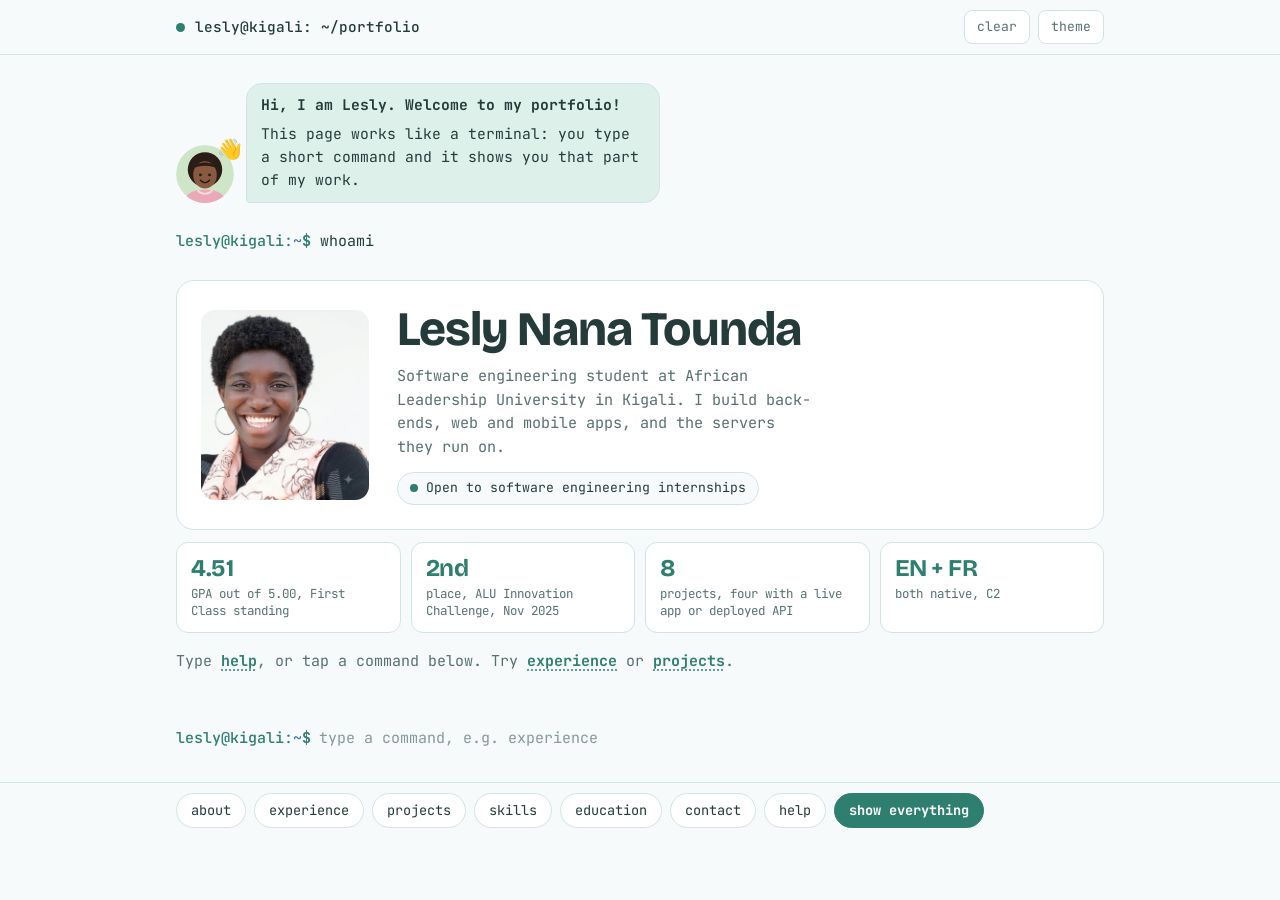
==== commit 6028f5ad: "Add files via upload" ====
--- a/index.html
+++ b/index.html
@@ -1,204 +1,485 @@
-<!DOCTYPE html>
+<!doctype html>
 <html lang="en">
 <head>
 <meta charset="utf-8">
 <meta name="viewport" content="width=device-width, initial-scale=1, viewport-fit=cover">
-<title>Lesly Nana Tounda | Software Engineer</title>
-<meta name="description" content="Portfolio of Lesly Nana Tounda, a bilingual Software Engineering student in Kigali who builds and deploys software for farmers and real clients.">
+<title>Lesly Nana Tounda</title>
+<meta name="description" content="Lesly Nana Tounda, software engineering student in Kigali. An interactive terminal portfolio: type help to explore experience, projects, skills and contact.">
+<link rel="preconnect" href="https://fonts.googleapis.com">
+<link rel="preconnect" href="https://fonts.gstatic.com" crossorigin>
+<link rel="stylesheet" href="https://fonts.googleapis.com/css2?family=JetBrains+Mono:wght@400;500;700&family=Bricolage+Grotesque:opsz,wght@12..96,600..800&display=swap">
 <style>
-:root{color-scheme:light dark;--bg:#f5f7f3;--surface:#ffffff;--ink:#14231c;--muted:#52635a;--line:#d9e1da;--accent:#1f6b4a;--accent-ink:#ffffff;--rain:#2a6fa8;--tint:#e6efe8}
-@media (prefers-color-scheme:dark){:root{--bg:#0f1a15;--surface:#16251d;--ink:#e9f1ec;--muted:#9db0a5;--line:#27392e;--accent:#5fc08f;--accent-ink:#0f1a15;--rain:#7ab6e6;--tint:#1a2c22}}
-*{box-sizing:border-box}
-html{scroll-behavior:smooth;scroll-padding-top:70px}
-body{margin:0;background:var(--bg);color:var(--ink);font:17px/1.65 system-ui,-apple-system,"Segoe UI",Roboto,sans-serif;-webkit-font-smoothing:antialiased}
-h1,h2,h3{font-family:"Iowan Old Style","Palatino Linotype",Georgia,serif;line-height:1.15;margin:0;font-weight:700}
-a{color:var(--accent)}
-a:focus-visible,button:focus-visible{outline:3px solid var(--rain);outline-offset:3px}
-.wrap{max-width:1040px;margin:0 auto;padding:0 24px}
-header{position:sticky;top:0;z-index:5;background:color-mix(in srgb,var(--bg) 90%,transparent);backdrop-filter:blur(8px);border-bottom:1px solid var(--line)}
-nav{display:flex;align-items:center;justify-content:space-between;gap:16px;height:60px}
-nav .brand{font-family:Georgia,serif;font-weight:700;color:var(--ink);text-decoration:none;font-size:18px}
-nav ul{display:flex;gap:22px;list-style:none;margin:0;padding:0}
-nav ul a{color:var(--muted);text-decoration:none;font-size:15px}
-nav ul a:hover{color:var(--ink)}
-.hero{padding:84px 0 56px;display:grid;grid-template-columns:1.5fr 1fr;gap:48px;align-items:center}
-.hero h1{font-size:clamp(40px,6.2vw,68px);letter-spacing:-.02em}
-.hero .role{color:var(--accent);font-weight:600;margin:0 0 14px}
-.hero p.lead{font-size:20px;color:var(--muted);max-width:34em;margin:22px 0 28px}
-.btns{display:flex;flex-wrap:wrap;gap:12px}
-.btn{display:inline-block;padding:12px 22px;border-radius:999px;font-weight:600;text-decoration:none;border:2px solid var(--accent)}
-.btn.primary{background:var(--accent);color:var(--accent-ink)}
-.btn.ghost{color:var(--accent)}
-.btn:hover{transform:translateY(-1px)}
-.photo{position:relative;justify-self:center;width:min(300px,80%);aspect-ratio:1}
-.photo::before{content:"";position:absolute;inset:-14px 14px 14px -14px;border-radius:38% 62% 55% 45%/50% 40% 60% 50%;background:var(--tint);border:2px solid var(--line)}
-.photo img,.photo .fallback{position:relative;width:100%;height:100%;object-fit:cover;border-radius:38% 62% 55% 45%/50% 40% 60% 50%;display:block}
-.photo .fallback{display:none;place-items:center;background:var(--accent);color:var(--accent-ink);font:700 72px Georgia,serif}
-.stats{display:grid;grid-template-columns:repeat(4,1fr);border-block:1px solid var(--line);margin-bottom:24px}
-.stats div{padding:22px 18px;border-right:1px solid var(--line)}
-.stats div:last-child{border-right:0}
-.stats b{display:block;font:700 32px Georgia,serif;color:var(--accent)}
-.stats span{color:var(--muted);font-size:14px;line-height:1.4;display:block}
-section{padding:64px 0}
-h2{font-size:clamp(28px,4vw,38px);margin-bottom:10px}
-.sub{color:var(--muted);max-width:40em;margin:0 0 34px}
-.feature{display:grid;grid-template-columns:1fr 1fr;gap:20px;margin-bottom:20px}
-.card{background:var(--surface);border:1px solid var(--line);border-radius:14px;padding:26px;display:flex;flex-direction:column}
-.card.big{border-top:4px solid var(--accent)}
-.card.big.rain{border-top-color:var(--rain)}
-.card h3{font-size:23px;margin-bottom:4px}
-.card .meta{color:var(--muted);font-size:14px;margin:0 0 12px}
-.card p{margin:0 0 14px}
-.tags{display:flex;flex-wrap:wrap;gap:8px;margin-top:auto;padding:0;list-style:none}
-.tags li{background:var(--tint);color:var(--ink);border-radius:6px;padding:3px 10px;font-size:13px}
-.card a.link{margin-top:14px;font-weight:600}
-.grid{display:grid;grid-template-columns:repeat(3,1fr);gap:20px}
-.grid .card h3{font-size:19px}
-.grid .card{padding:22px}
-.timeline{border-left:2px solid var(--line);margin:0;padding:0 0 0 26px;list-style:none}
-.timeline li{position:relative;padding-bottom:28px}
-.timeline li::before{content:"";position:absolute;left:-34px;top:8px;width:14px;height:14px;border-radius:50%;background:var(--bg);border:3px solid var(--accent)}
-.timeline h3{font-size:20px}
-.timeline .when{color:var(--muted);font-size:14px;margin:2px 0 8px}
-.timeline p{margin:0;max-width:44em}
-.cols{display:grid;grid-template-columns:repeat(3,1fr);gap:20px}
-.cols h3{font-size:18px;margin-bottom:10px}
-.cols p{margin:0;color:var(--muted)}
-.contact{background:var(--accent);color:var(--accent-ink);border-radius:20px;padding:48px 32px;text-align:center}
-.contact h2{margin-bottom:12px}
-.contact p{max-width:34em;margin:0 auto 24px;opacity:.92}
-.contact .btn{background:var(--accent-ink);color:var(--accent);border-color:var(--accent-ink)}
-.contact .btn.ghost{background:transparent;color:var(--accent-ink)}
-.contact .btns{justify-content:center}
-footer{padding:36px 0 48px;color:var(--muted);font-size:14px;text-align:center}
-.reveal{opacity:0;transform:translateY(14px);transition:opacity .6s,transform .6s}
-.reveal.in{opacity:1;transform:none}
-@media (prefers-reduced-motion:reduce){.reveal{opacity:1;transform:none;transition:none}html{scroll-behavior:auto}.btn:hover{transform:none}}
-@media (max-width:820px){.hero,.feature,.grid,.cols{grid-template-columns:1fr}.hero{padding-top:48px}.stats{grid-template-columns:1fr 1fr}.stats div:nth-child(2){border-right:0}.stats div:nth-child(-n+2){border-bottom:1px solid var(--line)}.photo{order:-1;width:200px}nav ul{gap:14px}}
+/* Layout: slim title bar, one scrolling terminal column, sticky command chips at the bottom. */
+:root{
+  /* Mint, sky and white. Light is the default; dark is a calm deep blue-teal. */
+  --bg:#F6FAFB; --surface:#FFFFFF; --surface-2:#EAF3FA; --soft:#DDF1EA; --line:#D2E3E6;
+  --fg:#243B3A; --muted:#587070; --accent:#2F7F70; --accent-ink:#FFFFFF;
+  --ok:#2F7F70; --info:#3A72A8; --warn:#B0654C; --sand:#F6F1E3;
+  --mono:"JetBrains Mono",ui-monospace,SFMono-Regular,Menlo,Consolas,monospace;
+  --display:"Bricolage Grotesque","Trebuchet MS",system-ui,sans-serif;
+  color-scheme:light;
+}
+:root[data-theme="dark"]{
+  --bg:#0E1A22; --surface:#14242E; --surface-2:#1A2E3A; --soft:#1D3340; --line:#2A4452;
+  --fg:#E3EEF2; --muted:#98B0BA; --accent:#7FD0BE; --accent-ink:#0E1A22;
+  --ok:#7FD0BE; --info:#8DBDE8; --warn:#E5A78F; --sand:#1A2E3A; color-scheme:dark;
+}
+*,*::before,*::after{box-sizing:border-box}
+body{margin:0;background:var(--bg);color:var(--fg);font:400 15px/1.7 var(--mono);-webkit-font-smoothing:antialiased}
+img{max-width:100%;display:block}
+[hidden]{display:none!important}
+a{color:var(--info);text-underline-offset:3px}
+button{font:inherit;color:inherit;cursor:pointer}
+:focus-visible{outline:2px solid var(--accent);outline-offset:2px;border-radius:4px}
+.in{width:100%;max-width:960px;margin-inline:auto;padding-left:max(16px,env(safe-area-inset-left,0px));padding-right:max(16px,env(safe-area-inset-right,0px))}
+
+body::before{content:"";position:fixed;inset:0 0 auto;height:env(safe-area-inset-top,0px);z-index:30;background:var(--bg)}
+.bar{position:sticky;top:env(safe-area-inset-top,0px);z-index:20;background:var(--bg);border-bottom:1px solid var(--line)}
+.bar .in{display:flex;align-items:center;justify-content:space-between;gap:12px;padding-block:10px}
+.ttl{color:var(--muted);font-size:.9rem;display:flex;align-items:center;gap:10px;min-width:0}
+.ttl i{width:9px;height:9px;border-radius:50%;background:var(--ok);flex:none}
+.ttl b{color:var(--fg);font-weight:500;overflow:hidden;text-overflow:ellipsis;white-space:nowrap}
+.tools{display:flex;gap:8px}
+.tb{border:1px solid var(--line);background:var(--surface);border-radius:8px;padding:5px 12px;font-size:.82rem;color:var(--muted)}
+.tb:hover{color:var(--fg);border-color:var(--accent)}
+
+#out{padding-block:28px 12px}
+.blk{margin-bottom:26px;animation:in .25s ease both}
+@keyframes in{from{opacity:0;transform:translateY(6px)}}
+.echo{margin-bottom:10px;overflow-wrap:anywhere}
+.ps{color:var(--ok);font-weight:500}
+.pa{color:var(--info)}
+.dl{color:var(--accent);font-weight:700}
+.h{color:var(--accent);font-weight:700;margin-bottom:8px}
+.dim{color:var(--muted)}
+.ok{color:var(--ok)}
+.bad{color:var(--warn)}
+.p{margin:0 0 10px;max-width:74ch}
+.rw{display:grid;grid-template-columns:minmax(0,15ch) minmax(0,1fr);gap:2px 18px;margin-bottom:4px}
+.cmd{background:none;border:0;padding:0;color:var(--accent);font-weight:700;text-align:left;text-decoration:underline;text-decoration-style:dotted;text-underline-offset:4px}
+.cmd:hover{color:var(--fg)}
+
+/* intro card */
+.me{display:flex;gap:clamp(16px,3vw,28px);align-items:center;background:var(--surface);border:1px solid var(--line);border-radius:18px;padding:clamp(14px,2.6vw,24px)}
+.me img{width:clamp(104px,22vw,168px);height:auto;aspect-ratio:700/791;object-fit:cover;border-radius:14px;background:#fff;flex:none}
+.me .nm{font-family:var(--display);font-weight:750;font-size:clamp(1.7rem,5vw,3rem);line-height:1.02;letter-spacing:-.02em;text-wrap:balance}
+.me .rl{margin-top:10px;color:var(--muted);max-width:46ch;font-size:.95rem;line-height:1.55}
+.pill{display:inline-flex;align-items:center;gap:8px;margin-top:14px;border:1px solid var(--line);border-radius:999px;padding:4px 12px;font-size:.82rem;color:var(--fg);background:var(--bg)}
+.pill i{width:8px;height:8px;border-radius:50%;background:var(--ok);animation:ping 2.4s ease-out infinite}
+@keyframes ping{0%{box-shadow:0 0 0 0 color-mix(in srgb,var(--ok) 60%,transparent)}80%,100%{box-shadow:0 0 0 8px transparent}}
+.facts{display:grid;grid-template-columns:repeat(4,minmax(0,1fr));gap:10px;margin-top:12px}
+.fc{background:var(--surface);border:1px solid var(--line);border-radius:12px;padding:12px 14px}
+.fc b{display:block;font-family:var(--display);font-size:1.5rem;letter-spacing:-.02em;color:var(--accent);line-height:1.1}
+.fc span{display:block;font-size:.78rem;color:var(--muted);line-height:1.4;margin-top:4px}
+
+/* lists and cards */
+.tl{display:grid;gap:14px}
+.job{background:var(--surface);border:1px solid var(--line);border-radius:14px;padding:16px 18px}
+.job .t{font-weight:700}
+.job .o{color:var(--info)}
+.job .w{color:var(--muted);font-size:.85rem;margin-top:2px}
+.job ul{margin:10px 0 0;padding-left:18px}
+.job li{margin-bottom:4px;max-width:70ch}
+.pl{display:grid;gap:8px}
+.pr{display:grid;grid-template-columns:auto minmax(0,1fr) auto;gap:4px 14px;align-items:baseline;background:var(--surface);border:1px solid var(--line);border-radius:12px;padding:12px 16px;text-align:left;width:100%}
+.pr:hover{border-color:var(--accent)}
+.pr .n{color:var(--accent);font-weight:700}
+.pr .nm{font-weight:700}
+.pr .ds{grid-column:2/4;color:var(--muted);font-size:.88rem;line-height:1.5}
+.st{font-size:.78rem;color:var(--muted);border:1px solid var(--line);border-radius:999px;padding:1px 10px;white-space:nowrap}
+.st.live{color:var(--ok);border-color:color-mix(in srgb,var(--ok) 45%,var(--line))}
+.card{background:var(--surface);border:1px solid var(--line);border-radius:16px;padding:clamp(16px,3vw,26px)}
+.card .top{display:flex;flex-wrap:wrap;justify-content:space-between;gap:8px 14px;align-items:center}
+.card h3{margin:0;font-family:var(--display);font-size:clamp(1.5rem,4vw,2.2rem);letter-spacing:-.02em;line-height:1.05}
+.card .ln{margin:12px 0 0;font-weight:500}
+.card .bd{margin:10px 0 0;color:var(--muted);max-width:70ch}
+.sub{margin-top:20px;color:var(--accent);font-weight:700;font-size:.9rem}
+.flow{display:flex;flex-wrap:wrap;align-items:center;gap:6px 8px;margin-top:8px}
+.nd{background:var(--surface-2);border:1px solid var(--line);border-radius:8px;padding:5px 10px;font-size:.85rem}
+.ar{color:var(--accent);animation:nudge 1.6s ease-in-out infinite}
+.ar:nth-of-type(2){animation-delay:.2s}.ar:nth-of-type(3){animation-delay:.4s}.ar:nth-of-type(4){animation-delay:.6s}
+@keyframes nudge{50%{transform:translateX(3px)}}
+.pf{display:grid;grid-template-columns:repeat(3,minmax(0,1fr));gap:10px;margin-top:8px}
+.pf div{background:var(--surface-2);border-radius:10px;padding:12px 14px}
+.pf b{display:block;font-family:var(--display);font-size:1.35rem;color:var(--accent);letter-spacing:-.01em;line-height:1.15}
+.pf span{display:block;font-size:.8rem;color:var(--muted);line-height:1.45;margin-top:4px}
+.chips{display:flex;flex-wrap:wrap;gap:6px;margin-top:8px}
+.chips span{border:1px solid var(--line);border-radius:6px;padding:1px 9px;font-size:.82rem;color:var(--muted)}
+.lk{display:flex;flex-wrap:wrap;gap:10px;margin-top:8px;align-items:center}
+.lk a{display:inline-block;border:1px solid var(--line);background:var(--surface-2);border-radius:8px;padding:6px 14px;text-decoration:none;color:var(--fg);font-size:.88rem}
+.lk a:first-child{background:var(--accent);border-color:var(--accent);color:var(--accent-ink);font-weight:700}
+.lk a:hover{border-color:var(--accent)}
+.note{color:var(--muted);font-size:.82rem;margin-top:10px}
+.cols{display:grid;grid-template-columns:repeat(3,minmax(0,1fr));gap:12px}
+.cols .job p{margin:6px 0 0;color:var(--muted);font-size:.9rem}
+.mail{display:flex;flex-wrap:wrap;gap:10px;align-items:center;margin:8px 0 14px}
+.mail code{font:700 clamp(1rem,3vw,1.35rem)/1.3 var(--mono);background:var(--surface);border:1px solid var(--line);border-radius:10px;padding:8px 14px;overflow-wrap:anywhere;user-select:all}
+.mail button{border:1px solid var(--line);background:var(--surface-2);border-radius:8px;padding:7px 14px;font-size:.85rem}
+.mail button:hover{border-color:var(--accent)}
+
+/* prompt */
+.prompt{display:flex;align-items:center;gap:8px;padding-block:8px 24px}
+.prompt label{white-space:nowrap}
+#in{flex:1;min-width:0;background:transparent;border:0;outline:0;color:var(--fg);font:inherit;caret-color:var(--accent);padding:6px 0}
+#in::placeholder{color:var(--muted);opacity:.7}
+.dock{position:sticky;bottom:0;z-index:15;background:var(--bg);border-top:1px solid var(--line);padding-bottom:env(safe-area-inset-bottom,0px)}
+.dock .in{display:flex;flex-wrap:wrap;gap:8px;padding-block:10px}
+.ch{border:1px solid var(--line);background:var(--surface);border-radius:999px;padding:5px 14px;font-size:.85rem;color:var(--fg)}
+.ch:hover{border-color:var(--accent);color:var(--accent)}
+.ch.all{background:var(--accent);color:var(--accent-ink);border-color:var(--accent);font-weight:700}
+.ch.all:hover{color:var(--accent-ink);opacity:.9}
+
+/* welcome avatar and guided tip */
+.greet{display:flex;gap:12px;align-items:flex-end}
+.av{flex:none;width:58px;height:58px;position:relative}
+.av svg{width:100%;height:100%;display:block;border-radius:50%}
+.av .wv{position:absolute;right:-8px;top:-6px;font-size:1.25rem;line-height:1;transform-origin:70% 80%;animation:wave 1.3s ease-in-out 2}
+@keyframes wave{0%,60%,100%{transform:rotate(0)}15%{transform:rotate(18deg)}30%{transform:rotate(-12deg)}45%{transform:rotate(16deg)}}
+.say{position:relative;background:var(--soft);border:1px solid var(--line);border-radius:16px 16px 16px 4px;padding:10px 14px;max-width:46ch;font-size:.92rem;line-height:1.55}
+.say p{margin:0}
+.say p+p{margin-top:6px;animation:in .35s ease both}
+.say b{font-weight:700}
+sup{margin-left:.45em;font-size:.72em;line-height:0}
+.tip{position:relative;display:flex;gap:10px;align-items:flex-start;margin:6px 0 22px;animation:in .4s ease both}
+.tip .av{width:40px;height:40px}
+.tip .say{border-radius:4px 16px 16px 16px}
+.tip .say::before{content:"";position:absolute;left:-1px;top:-8px;width:14px;height:14px;background:var(--soft);border-left:1px solid var(--line);border-top:1px solid var(--line);transform:translate(10px,3px) rotate(45deg);display:none}
+.cur{position:absolute;left:14px;top:-26px;width:22px;height:22px;color:var(--accent);animation:point 1.1s ease-in-out infinite;pointer-events:none;filter:drop-shadow(0 1px 1px rgba(0,0,0,.18))}
+@keyframes point{50%{transform:translate(-4px,-5px)}}
+.tip .x{position:absolute;right:6px;top:2px;border:0;background:none;color:var(--muted);padding:2px 6px;font-size:1rem;line-height:1}
+.tip .x:hover{color:var(--fg)}
+.tip .say{padding-right:28px}
+.prompt label.hl{border-radius:8px;padding:2px 6px;margin-left:-6px;animation:ring 1.8s ease-out infinite}
+@keyframes ring{0%{box-shadow:0 0 0 0 color-mix(in srgb,var(--accent) 45%,transparent)}70%,100%{box-shadow:0 0 0 10px transparent}}
+.dock .hint{align-self:center;color:var(--muted);font-size:.8rem;margin-right:2px}
+
+@media (max-width:760px){
+  .facts{grid-template-columns:repeat(2,minmax(0,1fr))}
+  .pf,.cols{grid-template-columns:minmax(0,1fr)}
+}
+@media (max-width:520px){
+  body{font-size:14px}
+  .me{flex-direction:column;align-items:flex-start}
+  .me img{width:120px}
+  .rw{grid-template-columns:minmax(0,1fr)}
+  .tb.opt{display:none}
+  .dock .in{gap:6px;padding-block:8px}
+  .dock .hint{display:none}
+  .av{width:48px;height:48px}
+  .ch{padding:4px 11px;font-size:.8rem}
+}
+@media (prefers-reduced-motion:reduce){
+  *,*::before,*::after{animation:none!important;transition:none!important}
+}
 </style>
+
 </head>
 <body>
-<header><div class="wrap"><nav aria-label="Main">
-<a class="brand" href="#top">Lesly Nana Tounda</a>
-<ul><li><a href="#work">Work</a></li><li><a href="#experience">Experience</a></li><li><a href="#skills">Skills</a></li><li><a href="#contact">Contact</a></li></ul>
-</nav></div></header>
-
-<main id="top">
-<div class="wrap">
-<div class="hero">
-<div>
-<p class="role">Software Engineering student, Kigali</p>
-<h1>I build software that farmers can actually use.</h1>
-<p class="lead">From a bilingual crop advice platform to insurance that pays out when satellites detect drought, I ship working systems for real people. I also deploy them, secure them and test them.</p>
-<div class="btns"><a class="btn primary" href="#work">See my work</a><a class="btn ghost" href="#contact">Get in touch</a></div>
-</div>
-<div class="photo"><img src="profile.jpg" alt="Portrait of Lesly Nana Tounda" onerror="this.style.display='none';this.nextElementSibling.style.display='grid'"><div class="fallback" aria-hidden="true">LN</div></div>
-</div>
-<div class="stats">
-<div><b>6</b><span>projects built and shipped</span></div>
-<div><b>80+</b><span>youth and households surveyed in my own field research</span></div>
-<div><b>2nd</b><span>place, ALU Innovation Challenge 2025</span></div>
-<div><b>EN + FR</b><span>both native, C2</span></div>
-</div>
-</div>
-
-<section id="work"><div class="wrap">
-<h2>Selected work</h2>
-<p class="sub">Most of it aims at agriculture and finance in Africa, and all of it runs for a real user.</p>
-<div class="feature reveal">
-<article class="card big">
-<h3>AfriCrop</h3>
-<p class="meta">Millennium Fellowship core project, deployed</p>
-<p>A bilingual English and French web app that gives smallholder farmers localised advice from live weather data, to help reduce postharvest loss. I designed, built and deployed it on my own.</p>
-<ul class="tags"><li>React</li><li>Vite</li><li>FastAPI</li></ul>
-<a class="link" href="https://github.com/DTounda/africrop">View on GitHub</a>
-</article>
-<article class="card big rain">
-<h3>AgroShield</h3>
-<p class="meta">BNR Fintech Innovation Hackathon 2026</p>
-<p>Parametric crop insurance for Rwandan smallholders. NASA POWER satellite rainfall data triggers payouts automatically, so there is no manual claims assessment. Distribution runs through SACCO branches, with payouts by mobile money.</p>
-<ul class="tags"><li>NASA POWER data</li><li>Fintech</li><li>Mobile money</li></ul>
-</article>
-</div>
-<div class="grid reveal">
-<article class="card">
-<h3>Web Infrastructure Deployment</h3>
-<p class="meta">ALU Systems Engineering project</p>
-<p>A Node.js app on two web servers behind an HAProxy load balancer, with SSL, DNS, firewall rules and SSH access, taken from provisioning to a secured, working service.</p>
-<ul class="tags"><li>HAProxy</li><li>SSL</li><li>UFW</li></ul>
-</article>
-<article class="card">
-<h3>Todo API</h3>
-<p class="meta">Testing and automation</p>
-<p>A Python REST API with a pytest suite using mocked network calls, a GitHub Actions pipeline for linting and tests, and Docker packaging.</p>
-<ul class="tags"><li>Python</li><li>pytest</li><li>Docker</li><li>CI/CD</li></ul>
-</article>
-<article class="card">
-<h3>Farm and Livestock Management</h3>
-<p class="meta">Built for a working farmer</p>
-<p>A relational database with 5+ custom data types and field validation, plus full documentation so a non-technical user could run it alone.</p>
-<ul class="tags"><li>Frappe</li><li>ERPNext</li><li>Python</li></ul>
-<a class="link" href="https://github.com/DTounda/Farm-management-system">View on GitHub</a>
-</article>
-<article class="card">
-<h3>Student Finance Tracker</h3>
-<p class="meta">Live demo</p>
-<p>A personal finance app with an SVG spending chart and five custom regex input validators, built in plain JavaScript.</p>
-<ul class="tags"><li>JavaScript</li><li>SVG</li><li>Regex</li></ul>
-<a class="link" href="https://dtounda.github.io/Student_Finance_Tracker">Open the app</a>
-</article>
-<article class="card">
-<h3>ParkIt</h3>
-<p class="meta">Team hackathon project</p>
-<p>An app that helps drivers find parking, aimed at cutting traffic and pollution.</p>
-<ul class="tags"><li>Team project</li><li>Hackathon</li></ul>
-</article>
-<article class="card">
-<h3>More on GitHub</h3>
-<p class="meta">Coursework and ongoing builds</p>
-<p>The rest of my repositories live on my GitHub profile.</p>
-<a class="link" href="https://github.com/DTounda">github.com/DTounda</a>
-</article>
-</div>
-</div></section>
-
-<section id="experience"><div class="wrap">
-<h2>Experience</h2>
-<p class="sub">Engineering is the core, backed by research, customer-facing and programme work.</p>
-<ul class="timeline reveal">
-<li><h3>Growth and Engagement Fellow, Catalyst W Accelerator</h3><p class="when">June 2026 to present, AgriPro Hub, Kigali</p><p>Supporting growth strategy and outreach for a 12-week accelerator backing women-led agribusinesses across Africa, in English and French.</p></li>
-<li><h3>Youth Population Researcher, Yambong Children Association</h3><p class="when">2022, Cameroon</p><p>Designed and ran surveys and interviews with 80+ youth and households to map why children were not in school. The association adopted my report as its reference document.</p></li>
-<li><h3>Client Experience Representative, MTN partner outlet</h3><p class="when">Summers 2023 and 2024, Douala</p><p>Handled 50+ bilingual client interactions a day and spotted adoption barriers, contributing to a 9% increase in mobile money engagement. Invited back for a second season.</p></li>
-<li><h3>BSc Software Engineering, African Leadership University</h3><p class="when">2025 to 2028, Kigali</p><p>First Class standing, GPA 4.51/5.00. 2nd Prize, Best Innovative Business Idea, ALU Innovation Challenge (Nov 2025).</p></li>
-</ul>
-</div></section>
-
-<section id="skills"><div class="wrap">
-<h2>Skills</h2>
-<p class="sub">The tools I use to build, ship and keep things running.</p>
-<div class="cols reveal">
-<div><h3>Build</h3><p>Python, JavaScript, SQL, HTML, CSS, React, Vite, FastAPI, Node.js, Django, Frappe/ERPNext, REST APIs</p></div>
-<div><h3>Ship and operate</h3><p>HAProxy, nginx, PM2, SSL and DNS, UFW, SSH, Docker, GitHub Actions, pytest, Git and GitHub</p></div>
-<div><h3>Data and research</h3><p>PostgreSQL, Supabase, MariaDB, quantitative analysis, survey design, evidence-based reporting</p></div>
-</div>
-</div></section>
-
-<section id="contact"><div class="wrap">
-<div class="contact reveal">
-<h2>Looking for a software internship</h2>
-<p>I’m open to internships and freelance projects. Email is the fastest way to reach me.</p>
-<div class="btns"><a class="btn" href="mailto:d.nanatoun@alustudent.com">Email me</a><a class="btn ghost" href="https://github.com/DTounda">GitHub</a><a class="btn ghost" href="https://linkedin.com/in/nana-dorcase-64a355312">LinkedIn</a></div>
-</div>
-</div></section>
+<header class="bar">
+  <div class="in">
+    <div class="ttl"><i></i><b>lesly@kigali: ~/portfolio</b></div>
+    <div class="tools"><button class="tb opt" id="clr" type="button">clear</button><button class="tb" id="tgl" type="button">theme</button></div>
+  </div>
+</header>
+
+<main class="in">
+  <div id="out" role="log" aria-live="polite" aria-label="Terminal output"></div>
+  <form class="prompt" id="form" autocomplete="off">
+    <label for="in"><span class="ps">lesly@kigali</span><span class="pa">:~</span><span class="dl">$</span></label>
+    <input id="in" type="text" spellcheck="false" autocapitalize="off" autocorrect="off" enterkeyhint="go" placeholder="type a command, e.g. experience" aria-label="Terminal command">
+  </form>
 </main>
-<footer><div class="wrap">© 2026 Lesly Nana Tounda. Built in Kigali, Rwanda.</div></footer>
+
+<nav class="dock" aria-label="Quick commands">
+  <div class="in" id="dock"></div>
+</nav>
+
+<noscript><div class="in" style="padding-block:24px"><h1>Lesly Nana Tounda</h1><p>Software engineering student at African Leadership University, Kigali. Email: d.nanatoun@alustudent.com. GitHub: github.com/DTounda. This portfolio is an interactive terminal and needs JavaScript.</p></div></noscript>
 
 <script>
 (function(){
-var els=document.querySelectorAll('.reveal');
-if(!('IntersectionObserver' in window)){els.forEach(function(e){e.classList.add('in')});return}
-var io=new IntersectionObserver(function(es){es.forEach(function(x){if(x.isIntersecting){x.target.classList.add('in');io.unobserve(x.target)}})},{threshold:.12});
-els.forEach(function(e){io.observe(e)});
+"use strict";
+var $=function(i){return document.getElementById(i)};
+var out=$("out"),inp=$("in"),root=document.documentElement;
+var reduce=matchMedia("(prefers-reduced-motion: reduce)").matches;
+var coarse=matchMedia("(pointer: coarse)").matches;
+function e(s){return String(s).replace(/&/g,"&amp;").replace(/</g,"&lt;").replace(/>/g,"&gt;").replace(/"/g,"&quot;")}
+function cmd(c,label){return '<button type="button" class="cmd" data-run="'+e(c)+'">'+e(label||c)+'</button>'}
+
+/* data */
+var P=[
+{id:"africrop",n:"AfriCrop",t:"Full-stack web app",st:["live","Live"],
+ line:"Crop advice and market prices for smallholder farmers, in English and French.",
+ body:"A farmer searches a town, picks a crop and gets a 7-day forecast with planting, watering and pest advice computed by a Python rules engine. Market prices come from a seed dataset behind a stable endpoint, ready to swap for a live feed. It is my Millennium Fellowship project.",
+ flow:["React and Vite","Node gateway","FastAPI rules","Open-Meteo"],
+ proof:[["EN + FR","every screen, switched instantly"],["7 days","live forecast drives the advice"],["3 services","each in the language that suits its job"]],
+ stack:["React","Vite","Node.js","Express","Python","FastAPI","Vercel","Render"],
+ links:[["Open the app","https://africrop-sand.vercel.app"],["Source","https://github.com/DTounda/africrop"]],
+ note:"Free hosting: the first request can take up to a minute."},
+{id:"medicheck",n:"MediCheck",t:"Mobile app and API",st:["live","API deployed"],
+ line:"Search a medicine by name or photograph the box, and see whether it is on the Rwanda FDA register.",
+ body:"Results read Registered, Could not confirm or Not found, and the app never claims a pack is genuine. It also warns about saved allergies and Major or Moderate drug interactions, and lists nearby pharmacies and hospitals. I was project manager of Team 5, The Sentinels.",
+ flow:["Photo of box","OCR.space","Express API","MongoDB Atlas"],
+ proof:[["2,532","Rwanda FDA register products searchable"],["151","backend tests, unit and integration"],["1,222","health facilities in the directory"]],
+ stack:["React Native","Expo","Node.js","Express","MongoDB","Jest","GitHub Actions"],
+ links:[["Source","https://github.com/DTounda/Foundation_Project_The_Sentinels"],["API health check","https://medicheck-api-x1pd.onrender.com/api/v1/health"]],
+ note:"Free hosting: the API can take about 40 seconds to wake."},
+{id:"pesa",n:"Pesa Ledger",t:"Mobile-money back-end",st:["","Runs locally with Docker"],
+ line:"A wallet API, like a small M-Pesa or MoMo, where money cannot be lost, duplicated or spent twice.",
+ body:"Every transaction writes two ledger entries that sum to zero, and a reconciliation endpoint proves the books balance. A retried request with the same idempotency key returns the original payment, and accounts are locked in a fixed order so two payments cannot spend the same money. A mobile-first wallet app sits on top.",
+ flow:["Client request","Replay check","Lock accounts","Write 2 entries"],
+ proof:[["10 of 50","simultaneous transfers of 100 succeed from a balance of 1,000; final balance 0"],["0 errors","across 1,000 random transfers between 20 accounts, books balanced"],["17 tests","plus a stress test that runs on every push"]],
+ stack:["Python","FastAPI","PostgreSQL","Docker","pytest","GitHub Actions"],
+ links:[["Source","https://github.com/DTounda/pesa-ledger"]]},
+{id:"agroshield",n:"AgroShield",t:"Fintech hackathon",st:["","Hackathon project"],
+ line:"Parametric crop insurance for Rwandan smallholders that pays out when satellites detect drought.",
+ body:"NASA POWER rainfall data triggers payouts automatically, so nobody assesses claims by hand. Distribution runs through SACCO branches and payouts go out by mobile money. Built for the BNR Fintech Innovation Hackathon 2026.",
+ flow:["NASA POWER rainfall","Drought trigger","Payout","Mobile money"],
+ proof:[["NASA POWER","satellite rainfall is the trigger"],["0","manual claims assessments"],["SACCO","branches as the distribution channel"]],
+ stack:["NASA POWER data","Fintech","Mobile money"],
+ links:[],note:"No public repository."},
+{id:"cropcare",n:"Crop Care Advisor",t:"Web app and infrastructure",st:["live","Live"],
+ line:"Add everything you grow and get one care schedule, plus a warning when two crops cannot share a bed.",
+ body:"Search any plant, filter by sun and water needs, and build a garden. The app generates a monthly care plan and detects conflicting growing needs. The API key stays on the server and lookups are cached, so the daily request limit is not wasted. I deployed it on two web servers behind a load balancer.",
+ flow:["Browser","HAProxy","Nginx on Web01 and Web02","Node and PM2","Perenual API"],
+ proof:[["2 servers","behind an HAProxy load balancer with SSL"],["Conflict check","flags crops with incompatible conditions"],["Cached","server-side, to protect the API limit"]],
+ stack:["Node.js","Express","Nginx","HAProxy","PM2","Vanilla JS"],
+ links:[["Open the app","https://www.tounda.tech"],["Demo video","https://youtu.be/-hkheFu0Z0I"],["Source","https://github.com/DTounda/crop-care-advisor"]]},
+{id:"finance",n:"Student Finance Tracker",t:"Frontend, no frameworks",st:["live","Live"],
+ line:"A single-page expense tracker with search, a spending cap and a chart, built in plain JavaScript.",
+ body:"Records, a dashboard with an SVG pie chart, live regex search with highlighting, a spending cap that is announced to screen readers, three display currencies and JSON import and export. Data persists in the browser, and corrupt saved data falls back to seed records instead of crashing.",
+ flow:["Form and regex checks","App state","localStorage","Dashboard and SVG chart"],
+ proof:[["4 fields","validated with regular expressions, with inline errors"],["3 layouts","cards on phones, a sortable table on desktop"],["ARIA live","cap messages announced, assertive when exceeded"]],
+ stack:["HTML","CSS","JavaScript","SVG","Accessibility"],
+ links:[["Open the app","https://dtounda.github.io/Student_Finance_Tracker/"],["Demo video","https://youtu.be/MJFHok8AuLQ"],["Source","https://github.com/DTounda/Student_Finance_Tracker"]]},
+{id:"farm",n:"Farm and Livestock Management",t:"ERP app",st:["","Source on GitHub"],
+ line:"A records system built for a working farmer, so a non-technical user can run it alone.",
+ body:"A custom Frappe app for ERPNext with its own data types and field validation, documented so the farmer does not need me to operate it. It uses pre-commit checks and CI for linting and dependency audits.",
+ flow:["Frappe desk","Custom DocTypes","Field validation","Farm records"],
+ proof:[["5+","custom data types with validation"],["CI","GitHub Actions for tests, Semgrep and pip-audit"],["Docs","written for a non-technical user"]],
+ stack:["Python","Frappe","ERPNext","ruff","pre-commit"],
+ links:[["Source","https://github.com/DTounda/Farm-management-system"]]},
+{id:"todo",n:"Todo API",t:"Testing and automation",st:["","Source on GitHub"],
+ line:"Python scripts that pull employee to-do data from a REST API and export it to CSV and JSON.",
+ body:"A small project with the workflow of a production codebase: tests that mock the network so they run fast and offline, flake8 linting, Docker packaging and a GitHub Actions pipeline.",
+ flow:["REST API","Python scripts","CSV and JSON"],
+ proof:[["4 scripts","one employee or all, to CSV or JSON"],["Mocked","network calls, so pytest runs offline"],["68%","coverage of the core export file, with more to add"]],
+ stack:["Python","pytest","flake8","Docker","GitHub Actions"],
+ links:[["Source","https://github.com/DTounda/todo-api"]]}
+];
+
+var EXP=[
+{t:"Growth and Engagement Fellow",o:"Catalyst W Accelerator, AgriPro Hub",w:"Kigali, Rwanda. June 2026 to present",
+ b:["Support growth strategy and outreach for a 12-week accelerator backing women-led agribusinesses across Africa, working in English and French."]},
+{t:"Project Manager",o:"MediCheck, Team 5 The Sentinels",w:"African Leadership University. 2026",
+ b:["Managed a team that shipped a mobile app and API: 2,532 register products searchable, allergy and interaction checks, 151 backend tests.","The project ships with a documented API contract, CI on every pull request and a deployed backend."]},
+{t:"Millennium Fellow",o:"Millennium Fellowship, project AfriCrop",w:"2026",
+ b:["Designed, built and deployed AfriCrop alone: a bilingual crop advice app on React, Node and FastAPI.","Used peer feedback and community listening to choose the right problem, and mapped the project to SDG 2, Zero Hunger."]},
+{t:"Client Experience Representative",o:"MTN partner outlet",w:"Douala, Cameroon. Summers 2023 and 2024",
+ b:["Handled about 50 bilingual client interactions a day.","Spotted adoption barriers and contributed to a 9% increase in mobile money engagement.","Invited back for a second season."]},
+{t:"Youth Population Researcher",o:"Yambong Children Association",w:"Cameroon. 2022",
+ b:["Designed and ran surveys and interviews with 80+ youth and households to map why children were not in school.","The association adopted my report as its reference document."]}
+];
+
+var NAMES=["help","about","experience","education","projects","project","skills","achievements","contact","all","theme","clear","whoami","history"];
+var hist=[],hi=0,seen=0;
+
+/* output builders */
+function who(){
+  return '<div class="me"><img src="profile.jpg" width="700" height="791" alt="Portrait of Lesly Nana Tounda, smiling, in a pink floral scarf" fetchpriority="high" decoding="async"><div>'+
+    '<div class="nm">Lesly Nana Tounda</div>'+
+    '<div class="rl">Software engineering student at African Leadership University in Kigali. I build back-ends, web and mobile apps, and the servers they run on.</div>'+
+    '<span class="pill"><i></i>Open to software engineering internships</span></div></div>'+
+    '<div class="facts"><div class="fc"><b>4.51</b><span>GPA out of 5.00, First Class standing</span></div>'+
+    '<div class="fc"><b>2nd</b><span>place, ALU Innovation Challenge, Nov 2025</span></div>'+
+    '<div class="fc"><b>8</b><span>projects, four with a live app or deployed API</span></div>'+
+    '<div class="fc"><b>EN + FR</b><span>both native, C2</span></div></div>'+
+    '<p class="p dim" style="margin-top:16px">Type '+cmd("help")+', or tap a command below. Try '+cmd("experience")+' or '+cmd("projects")+'.</p>';
+}
+function help(){
+  var r=[["about","My mission and why I build"],["experience","Roles, with what I delivered"],["projects","Eight projects, with proof"],["project 1","Open one project, by number or name"],["skills","What I build with and ship with"],["education","Degree and results"],["achievements","Prizes and highlights"],["contact","Email, GitHub, LinkedIn"],["all","Everything, in one go"],["theme","Switch light and dark"],["clear","Clear the screen"]];
+  return '<div class="h">Commands</div>'+r.map(function(x){return '<div class="rw">'+cmd(x[0])+'<span class="dim">'+e(x[1])+'</span></div>'}).join("")+
+    '<p class="p dim" style="margin-top:10px">Tab completes a command. Up and down arrows bring back earlier ones.</p>';
+}
+function about(){
+  var src=function(n,u){return '<sup><a href="'+u+'" target="_blank" rel="noopener">'+n+'</a></sup>'};
+  return '<div class="h">My mission</div>'+
+  '<p class="p">My mission is to make stored grain safe for the smallholder families who grow it across sub-Saharan Africa.</p>'+
+  '<p class="p">After harvest, many farming families dry and store their own maize and groundnuts. Mold can produce aflatoxin in that grain, unseen and unsmelled, and aflatoxin is a major risk factor for liver cancer. Families may eat or sell contaminated food without knowing. Solutions exist: a trial in Kenya found that training and post-harvest tools cut aflatoxin in stored maize by over half. But many farmers still lack awareness, an affordable way to check whether grain is safe, and support to act on the result. '+src("qub","https://pure.qub.ac.uk/en/publications/aflatoxin-exposure-and-associated-human-health-effects-a-review-o/")+src("nih","https://pmc.ncbi.nlm.nih.gov/articles/PMC7001978")+'</p>'+
+  '<p class="p">I am Dorcase, a software engineering student at African Leadership University, from Cameroon and studying in Rwanda. My agri-tech background, my work on post-harvest food loss, and my English and French let me work across communities in both countries.</p>'+
+  '<p class="p">Over my degree, I will move in three stages. First, I will listen to farmers, researchers, and food safety officials to learn where the problem is most severe and who is ready to act. Second, I will choose a country and a group of farmers based on that evidence. Third, I will design and test a low-cost solution, which could combine hardware, software, and training, and measure whether it reduces unsafe grain. I will build it with its users, in their languages, at a price they can afford.</p>'+
+  '<p class="p">Success means a farmer can tell, before eating or selling her grain, whether it is safe, and knows what to do if it is not. My capstone will be judged on that outcome, not on the technology I build.</p>'+
+  '<p class="p">This mission sits where agriculture and health meet, and I intend to learn it by working in both.</p>'+
+  '<p class="note">Next: '+cmd("experience")+', '+cmd("projects")+' or '+cmd("contact")+'.</p>';
+}
+function experience(){
+  return '<div class="h">Experience</div><div class="tl">'+EXP.map(function(x){
+    return '<div class="job"><div class="t">'+e(x.t)+'</div><div class="o">'+e(x.o)+'</div><div class="w">'+e(x.w)+'</div><ul>'+x.b.map(function(b){return "<li>"+e(b)+"</li>"}).join("")+'</ul></div>';
+  }).join("")+'</div><p class="note">Next: '+cmd("projects")+' or '+cmd("education")+'.</p>';
+}
+function education(){
+  return '<div class="h">Education</div><div class="job"><div class="t">BSc Software Engineering</div><div class="o">African Leadership University</div><div class="w">Kigali, Rwanda. 2025 to 2028</div><ul>'+
+  '<li>First Class standing, GPA 4.51 out of 5.00.</li><li>2nd Prize, Best Innovative Business Idea, ALU Innovation Challenge, November 2025.</li><li>Coursework and projects in back-end, web, systems engineering, testing and deployment.</li></ul></div>';
+}
+function projects(){
+  return '<div class="h">Projects</div><div class="pl">'+P.map(function(p,i){
+    return '<button type="button" class="pr" data-run="project '+(i+1)+'"><span class="n">['+(i+1)+']</span><span class="nm">'+e(p.n)+'</span><span class="st '+(p.st[0]||"")+'">'+e(p.st[1])+'</span><span class="ds">'+e(p.t)+". "+e(p.line)+'</span></button>';
+  }).join("")+'</div><p class="note">Tap a project, or type '+cmd("project 3")+'.</p>';
+}
+function project(a){
+  var q=(a||"").toLowerCase().trim(),p=null;
+  if(/^\d+$/.test(q))p=P[+q-1];
+  else if(q)p=P.filter(function(x){return x.id.indexOf(q)===0||x.n.toLowerCase().indexOf(q)>-1})[0];
+  if(!p)return '<p class="bad">No project matches "'+e(a||"")+'".</p>'+projects();
+  var i=P.indexOf(p);
+  var flow=p.flow.map(function(f,j){return(j?'<span class="ar">→</span>':"")+'<span class="nd">'+e(f)+"</span>"}).join("");
+  var links=p.links.map(function(l){return '<a href="'+l[1]+'" target="_blank" rel="noopener">'+e(l[0])+"</a>"}).join("");
+  return '<div class="card"><div class="top"><h3>'+e(p.n)+'</h3><span class="st '+(p.st[0]||"")+'">'+e(p.st[1])+'</span></div>'+
+   '<p class="ln">'+e(p.line)+'</p><p class="bd">'+e(p.body)+'</p>'+
+   '<div class="sub">How it is wired</div><div class="flow">'+flow+'</div>'+
+   '<div class="sub">What I can show</div><div class="pf">'+p.proof.map(function(x){return "<div><b>"+e(x[0])+"</b><span>"+e(x[1])+"</span></div>"}).join("")+'</div>'+
+   '<div class="sub">Built with</div><div class="chips">'+p.stack.map(function(s){return "<span>"+e(s)+"</span>"}).join("")+'</div>'+
+   (links?'<div class="sub">Links</div><div class="lk">'+links+'</div>':'<p class="note">'+e(p.note||"")+'</p>')+
+   (p.note&&links?'<p class="note">'+e(p.note)+'</p>':'')+'</div>'+
+   '<p class="note">'+(i>0?cmd("project "+i,"← previous")+"   ":"")+(i<P.length-1?cmd("project "+(i+2),"next →")+"   ":"")+cmd("projects","all projects")+'</p>';
+}
+function skills(){
+  return '<div class="h">Skills</div><div class="cols">'+
+  '<div class="job"><div class="t">Build</div><p>Python, JavaScript, SQL, HTML, CSS, React, Vite, FastAPI, Node.js, Express, Django, Frappe and ERPNext, React Native with Expo, REST APIs</p></div>'+
+  '<div class="job"><div class="t">Ship and operate</div><p>HAProxy, Nginx, PM2, SSL and DNS, UFW and iptables, SSH, Docker, GitHub Actions, pytest, Jest, Git and GitHub</p></div>'+
+  '<div class="job"><div class="t">Data and research</div><p>PostgreSQL, MongoDB, Supabase, MariaDB, survey design, quantitative analysis, evidence-based reporting</p></div></div>'+
+  '<p class="note">Languages: English and French, both native (C2).</p>';
+}
+function achievements(){
+  var a=["2nd Prize, Best Innovative Business Idea, ALU Innovation Challenge (November 2025)","First Class standing at ALU, GPA 4.51 out of 5.00","Millennium Fellow, with AfriCrop built and deployed as my project","BNR Fintech Innovation Hackathon 2026: AgroShield, parametric crop insurance","Research report adopted as the reference document by Yambong Children Association","Project manager of a team that shipped MediCheck with 151 backend tests"];
+  return '<div class="h">Achievements</div><div class="job"><ul style="margin:0">'+a.map(function(x){return "<li>"+e(x)+"</li>"}).join("")+'</ul></div>';
+}
+function contact(){
+  return '<div class="h">Contact</div><p class="p">I am looking for a software engineering internship. Email is the fastest way to reach me.</p>'+
+  '<div class="mail"><code id="mt">d.nanatoun@alustudent.com</code><button type="button" data-copy="d.nanatoun@alustudent.com">Copy address</button></div>'+
+  '<div class="lk"><a href="https://github.com/DTounda" target="_blank" rel="noopener">GitHub</a><a href="https://linkedin.com/in/nana-dorcase-64a355312" target="_blank" rel="noopener">LinkedIn</a></div>'+
+  '<p class="note">Based in Kigali, Rwanda. Replies in English or French.</p>';
+}
+function all(){return [about(),experience(),education(),projects(),skills(),achievements(),contact()].join('<div style="height:26px"></div>')}
+
+var HANDLERS={help:help,about:about,experience:experience,exp:experience,education:education,projects:projects,project:project,skills:skills,achievements:achievements,contact:contact,all:all,whoami:who};
+
+/* run */
+function add(html,cls){var d=document.createElement("div");d.className="blk"+(cls?" "+cls:"");d.innerHTML=html;out.appendChild(d);return d}
+function echo(c){return add('<div class="echo"><span class="ps">lesly@kigali</span><span class="pa">:~</span><span class="dl">$</span> '+e(c)+'</div>')}
+function dist(a,b){var m=[],i,j;for(i=0;i<=a.length;i++){m[i]=[i]}for(j=0;j<=b.length;j++){m[0][j]=j}
+  for(i=1;i<=a.length;i++)for(j=1;j<=b.length;j++)m[i][j]=Math.min(m[i-1][j]+1,m[i][j-1]+1,m[i-1][j-1]+(a[i-1]===b[j-1]?0:1));return m[a.length][b.length]}
+function run(raw,fromUser){
+  var c=raw.trim();
+  if(!c){echo("");return}
+  dismissTip();
+  if(fromUser!==false){hist.push(c);hi=hist.length}
+  var parts=c.split(/\s+/),name=parts[0].toLowerCase(),arg=parts.slice(1).join(" ");
+  if(name==="clear"||name==="cls"){out.innerHTML="";return}
+  if(name==="theme"){toggle();echo(c);add('<p class="dim">Theme switched.</p>');return}
+  var start=echo(c),res;
+  if(name==="history"){res='<div class="h">History</div>'+(hist.length?hist.map(function(h,i){return '<div class="dim">'+(i+1)+"  "+e(h)+"</div>"}).join(""):'<span class="dim">Nothing yet.</span>')}
+  else if(name==="ls"){res=P.map(function(p){return '<span style="display:inline-block;min-width:22ch">'+cmd("project "+p.id,p.id)+"</span>"}).join("")}
+  else if(name==="sudo"&&/hire/i.test(arg)){res='<p class="ok">[sudo] permission granted.</p><p class="p">Drafting offer letter... done. Please send it to '+cmd("contact")+' and I will reply fast.</p>'}
+  else if(name==="sudo"){res='<p class="bad">Nice try. This portfolio is read-only, but you can '+cmd("contact")+' me.</p>'}
+  else if(HANDLERS[name]){res=HANDLERS[name](arg)}
+  else{
+    var best=NAMES.map(function(n){return[n,dist(name,n)]}).sort(function(a,b){return a[1]-b[1]})[0];
+    res='<p class="bad">command not found: '+e(name)+'</p><p class="p dim">'+(best[1]<=3?"Did you mean "+cmd(best[0])+"? ":"")+'Type '+cmd("help")+' to see what works.</p>';
+  }
+  add(res);
+  if(fromUser!==false)start.scrollIntoView({behavior:reduce?"auto":"smooth",block:"start"});
+}
+
+/* events */
+document.addEventListener("click",function(ev){
+  var t=ev.target.closest("[data-run],[data-copy]");
+  if(!t)return;
+  if(t.hasAttribute("data-copy")){
+    var txt=t.getAttribute("data-copy");
+    var done=function(ok){t.textContent=ok?"Copied":"Select and copy";setTimeout(function(){t.textContent="Copy address"},1800)};
+    var fb=function(){try{var r=document.createRange();r.selectNodeContents($("mt"));var s=getSelection();s.removeAllRanges();s.addRange(r)}catch(x){}done(false)};
+    if(navigator.clipboard&&navigator.clipboard.writeText)navigator.clipboard.writeText(txt).then(function(){done(true)},fb);else fb();
+    return;
+  }
+  run(t.getAttribute("data-run"),true);
+  if(!coarse)inp.focus();
+});
+$("form").addEventListener("submit",function(ev){ev.preventDefault();var v=inp.value;inp.value="";run(v,true)});
+inp.addEventListener("keydown",function(ev){
+  if(ev.key==="ArrowUp"){ev.preventDefault();if(hi>0){hi--;inp.value=hist[hi]}}
+  else if(ev.key==="ArrowDown"){ev.preventDefault();if(hi<hist.length-1){hi++;inp.value=hist[hi]}else{hi=hist.length;inp.value=""}}
+  else if(ev.key==="Tab"){
+    ev.preventDefault();
+    var v=inp.value,m=v.match(/^(\S+)\s+(\S*)$/);
+    if(m&&m[1].toLowerCase()==="project"){
+      var hit=P.filter(function(p){return p.id.indexOf(m[2].toLowerCase())===0})[0];
+      if(hit)inp.value="project "+hit.id;
+    }else if(v&&!/\s/.test(v)){
+      var c=NAMES.concat(["ls","exp"]).filter(function(n){return n.indexOf(v.toLowerCase())===0});
+      if(c.length===1)inp.value=c[0];
+    }
+  }else if(ev.key==="l"&&ev.ctrlKey){ev.preventDefault();out.innerHTML=""}
+});
+document.addEventListener("keydown",function(ev){
+  var tag=(ev.target.tagName||"").toLowerCase();
+  if(tag==="input"||tag==="button"||tag==="a"||ev.ctrlKey||ev.metaKey||ev.altKey)return;
+  if(ev.key.length===1)inp.focus();
+});
+$("clr").addEventListener("click",function(){out.innerHTML=""});
+
+/* theme */
+function toggle(){
+  var cur=root.getAttribute("data-theme");
+  if(!cur)cur=matchMedia("(prefers-color-scheme: light)").matches?"light":"dark";
+  var n=cur==="dark"?"light":"dark";
+  root.setAttribute("data-theme",n);
+  try{localStorage.setItem("ln-theme2",n)}catch(x){}
+}
+try{var th=localStorage.getItem("ln-theme2");if(th==="light"||th==="dark")root.setAttribute("data-theme",th)}catch(x){}
+$("tgl").addEventListener("click",toggle);
+
+/* dock chips */
+var chips=[["about"],["experience"],["projects"],["skills"],["education"],["contact"],["help"],["show everything","all"]];
+$("dock").innerHTML=chips.map(function(c){return '<button type="button" class="ch'+(c[1]?" all":"")+'" data-run="'+(c[1]||c[0])+'">'+c[0]+"</button>"}).join("");
+
+/* welcome avatar and guided tip */
+var AV='<svg viewBox="0 0 64 64" aria-hidden="true" style="overflow:hidden"><circle cx="32" cy="32" r="32" fill="#CFE5C8"/><circle cx="32" cy="27" r="19" fill="#2A1C16"/><ellipse cx="32" cy="33" rx="13" ry="15" fill="#8A5A40"/><path d="M19 26c3-9 23-9 26 0-6-4-20-4-26 0z" fill="#2A1C16"/><circle cx="27" cy="33" r="1.6" fill="#2A1C16"/><circle cx="37" cy="33" r="1.6" fill="#2A1C16"/><path d="M27 39c3 3.5 7 3.5 10 0" stroke="#2A1C16" stroke-width="1.8" fill="none" stroke-linecap="round"/><path d="M8 64c2-11 12-15 24-15s22 4 24 15z" fill="#E9A9B8"/><path d="M24 50c4 5 12 5 16 0" stroke="#fff" stroke-opacity=".6" stroke-width="2" fill="none"/></svg>';
+var tipEl=null,demoGo=false,demoOn=false;
+function greet(){
+  add('<div class="greet"><div class="av">'+AV+'<span class="wv" aria-hidden="true">&#128075;</span></div><div class="say"><p><b>Hi, I am Lesly. Welcome to my portfolio!</b></p><p>This page works like a terminal: you type a short command and it shows you that part of my work.</p></div></div>');
+}
+function stopDemo(clear){demoGo=false;if(clear&&demoOn)inp.value="";demoOn=false}
+function dismissTip(){
+  stopDemo(true);
+  if(tipEl){tipEl.remove();tipEl=null}
+  var l=document.querySelector(".prompt label");if(l)l.classList.remove("hl");
+}
+function tip(){
+  $("form").insertAdjacentHTML("afterend",'<div class="tip" id="tip"><svg class="cur" viewBox="0 0 24 24" aria-hidden="true"><path d="M3 2l15 9-6.5 1.8L8 19.5z" fill="currentColor" stroke="#fff" stroke-width="1.5" stroke-linejoin="round"/></svg><div class="av">'+AV+'</div><div class="say"><p>Type a command here, for example '+cmd("experience")+', then press Enter to see my experience. Or tap a button below.</p><button type="button" class="x" id="tipx" aria-label="Close tip">&times;</button></div></div>');
+  tipEl=$("tip");
+  document.querySelector(".prompt label").classList.add("hl");
+  tipEl.scrollIntoView({behavior:reduce?"auto":"smooth",block:"center"});
+  $("tipx").addEventListener("click",dismissTip);
+  if(reduce)return;
+  var w="experience",i=0;demoGo=true;demoOn=true;
+  (function tick(){
+    if(!demoGo)return;
+    if(i<=w.length){inp.value=w.slice(0,i++);setTimeout(tick,95)}
+    else setTimeout(function(){if(demoGo)stopDemo(true)},1600);
+  })();
+}
+inp.addEventListener("input",function(){stopDemo(false)});
+
+/* boot: greet, type whoami, run it, then point at the prompt */
+function boot(){
+  var text="whoami";
+  greet();
+  function finish(){inp.value="";echo("whoami");add(who());setTimeout(tip,reduce?0:1500)}
+  if(reduce){finish();return}
+  var i=0;setTimeout(function tick(){inp.value=text.slice(0,i);if(i++<text.length)setTimeout(tick,70);else setTimeout(finish,260)},500);
+}
+boot();
 })();
 </script>
 </body>
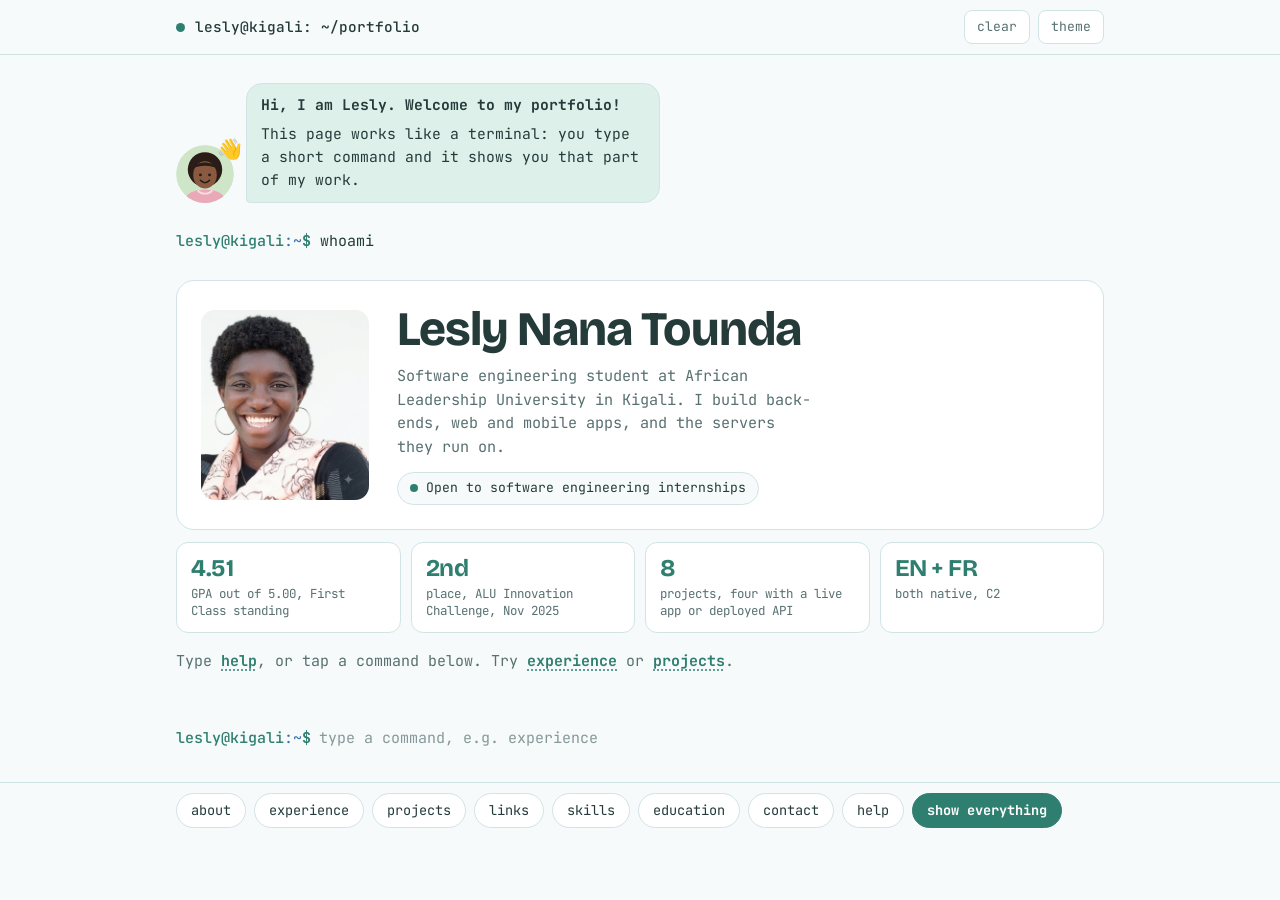
==== commit 066753ca: "Update project links and descriptions in index.html" ====
--- a/index.html
+++ b/index.html
@@ -224,20 +224,20 @@
  stack:["React Native","Expo","Node.js","Express","MongoDB","Jest","GitHub Actions"],
  links:[["Source","https://github.com/DTounda/Foundation_Project_The_Sentinels"],["API health check","https://medicheck-api-x1pd.onrender.com/api/v1/health"]],
  note:"Free hosting: the API can take about 40 seconds to wake."},
-{id:"pesa",n:"Pesa Ledger",t:"Mobile-money back-end",st:["","Runs locally with Docker"],
+{id:"pesa",n:"Pesa Ledger",t:"Mobile-money back-end",st:["live","Live demo"],
  line:"A wallet API, like a small M-Pesa or MoMo, where money cannot be lost, duplicated or spent twice.",
  body:"Every transaction writes two ledger entries that sum to zero, and a reconciliation endpoint proves the books balance. A retried request with the same idempotency key returns the original payment, and accounts are locked in a fixed order so two payments cannot spend the same money. A mobile-first wallet app sits on top.",
  flow:["Client request","Replay check","Lock accounts","Write 2 entries"],
  proof:[["10 of 50","simultaneous transfers of 100 succeed from a balance of 1,000; final balance 0"],["0 errors","across 1,000 random transfers between 20 accounts, books balanced"],["17 tests","plus a stress test that runs on every push"]],
  stack:["Python","FastAPI","PostgreSQL","Docker","pytest","GitHub Actions"],
- links:[["Source","https://github.com/DTounda/pesa-ledger"]]},
-{id:"agroshield",n:"AgroShield",t:"Fintech hackathon",st:["","Hackathon project"],
+ links:[["Open the app","https://pesa-ledger.netlify.app/"],["Source","https://github.com/DTounda/pesa-ledger"]]},
+{id:"agroshield",n:"AgroShield",t:"Fintech hackathon",st:["live","Live demo"],
  line:"Parametric crop insurance for Rwandan smallholders that pays out when satellites detect drought.",
  body:"NASA POWER rainfall data triggers payouts automatically, so nobody assesses claims by hand. Distribution runs through SACCO branches and payouts go out by mobile money. Built for the BNR Fintech Innovation Hackathon 2026.",
  flow:["NASA POWER rainfall","Drought trigger","Payout","Mobile money"],
- proof:[["NASA POWER","satellite rainfall is the trigger"],["0","manual claims assessments"],["SACCO","branches as the distribution channel"]],
- stack:["NASA POWER data","Fintech","Mobile money"],
- links:[],note:"No public repository."},
+ proof:[["6 districts","live 30-day rainfall from NASA POWER"],["60 / 180 mm","drought and flood thresholds trigger the payout"],["0","field assessments or paperwork"]],
+ stack:["React","Vite","NASA POWER API","Netlify"],
+ links:[["Open the demo","https://agroshield-demo.netlify.app"],["Source","https://github.com/DTounda/AgroShield"]]},
 {id:"cropcare",n:"Crop Care Advisor",t:"Web app and infrastructure",st:["live","Live"],
  line:"Add everything you grow and get one care schedule, plus a warning when two crops cannot share a bed.",
  body:"Search any plant, filter by sun and water needs, and build a garden. The app generates a monthly care plan and detects conflicting growing needs. The API key stays on the server and lookups are cached, so the daily request limit is not wasted. I deployed it on two web servers behind a load balancer.",
@@ -281,7 +281,7 @@
  b:["Designed and ran surveys and interviews with 80+ youth and households to map why children were not in school.","The association adopted my report as its reference document."]}
 ];
 
-var NAMES=["help","about","experience","education","projects","project","skills","achievements","contact","all","theme","clear","whoami","history"];
+var NAMES=["help","about","experience","education","projects","project","skills","achievements","contact","links","all","theme","clear","whoami","history"];
 var hist=[],hi=0,seen=0;
 
 /* output builders */
@@ -297,7 +297,7 @@
     '<p class="p dim" style="margin-top:16px">Type '+cmd("help")+', or tap a command below. Try '+cmd("experience")+' or '+cmd("projects")+'.</p>';
 }
 function help(){
-  var r=[["about","My mission and why I build"],["experience","Roles, with what I delivered"],["projects","Eight projects, with proof"],["project 1","Open one project, by number or name"],["skills","What I build with and ship with"],["education","Degree and results"],["achievements","Prizes and highlights"],["contact","Email, GitHub, LinkedIn"],["all","Everything, in one go"],["theme","Switch light and dark"],["clear","Clear the screen"]];
+  var r=[["about","My mission and why I build"],["experience","Roles, with what I delivered"],["projects","Eight projects, with proof"],["project 1","Open one project, by number or name"],["skills","What I build with and ship with"],["education","Degree and results"],["achievements","Prizes and highlights"],["links","Every project: live app and GitHub"],["contact","Email, GitHub, LinkedIn"],["all","Everything, in one go"],["theme","Switch light and dark"],["clear","Clear the screen"]];
   return '<div class="h">Commands</div>'+r.map(function(x){return '<div class="rw">'+cmd(x[0])+'<span class="dim">'+e(x[1])+'</span></div>'}).join("")+
     '<p class="p dim" style="margin-top:10px">Tab completes a command. Up and down arrows bring back earlier ones.</p>';
 }
@@ -360,9 +360,16 @@
   '<div class="lk"><a href="https://github.com/DTounda" target="_blank" rel="noopener">GitHub</a><a href="https://linkedin.com/in/nana-dorcase-64a355312" target="_blank" rel="noopener">LinkedIn</a></div>'+
   '<p class="note">Based in Kigali, Rwanda. Replies in English or French.</p>';
 }
+function links(){
+  var rows=P.map(function(p){
+    var l=p.links.map(function(x){return '<a href="'+x[1]+'" target="_blank" rel="noopener">'+e(x[0])+'</a>'}).join("");
+    return '<div class="job"><div class="t">'+e(p.n)+' <span class="st '+(p.st[0]||"")+'">'+e(p.st[1])+'</span></div><div class="lk">'+l+'</div>'+(p.links.some(function(x){return /^(Open|API)/.test(x[0])})?'':'<p class="note">No live deployment. '+cmd("project "+p.id,"See how it runs")+'.</p>')+'</div>';
+  }).join("");
+  return '<div class="h">All project links</div><div class="tl">'+rows+'</div><div class="lk" style="margin-top:12px"><a href="https://github.com/DTounda" target="_blank" rel="noopener">All repositories on GitHub</a></div>';
+}
 function all(){return [about(),experience(),education(),projects(),skills(),achievements(),contact()].join('<div style="height:26px"></div>')}
 
-var HANDLERS={help:help,about:about,experience:experience,exp:experience,education:education,projects:projects,project:project,skills:skills,achievements:achievements,contact:contact,all:all,whoami:who};
+var HANDLERS={help:help,about:about,experience:experience,exp:experience,education:education,projects:projects,project:project,skills:skills,achievements:achievements,contact:contact,links:links,all:all,whoami:who};
 
 /* run */
 function add(html,cls){var d=document.createElement("div");d.className="blk"+(cls?" "+cls:"");d.innerHTML=html;out.appendChild(d);return d}
@@ -440,7 +447,7 @@
 $("tgl").addEventListener("click",toggle);
 
 /* dock chips */
-var chips=[["about"],["experience"],["projects"],["skills"],["education"],["contact"],["help"],["show everything","all"]];
+var chips=[["about"],["experience"],["projects"],["links"],["skills"],["education"],["contact"],["help"],["show everything","all"]];
 $("dock").innerHTML=chips.map(function(c){return '<button type="button" class="ch'+(c[1]?" all":"")+'" data-run="'+(c[1]||c[0])+'">'+c[0]+"</button>"}).join("");
 
 /* welcome avatar and guided tip */
